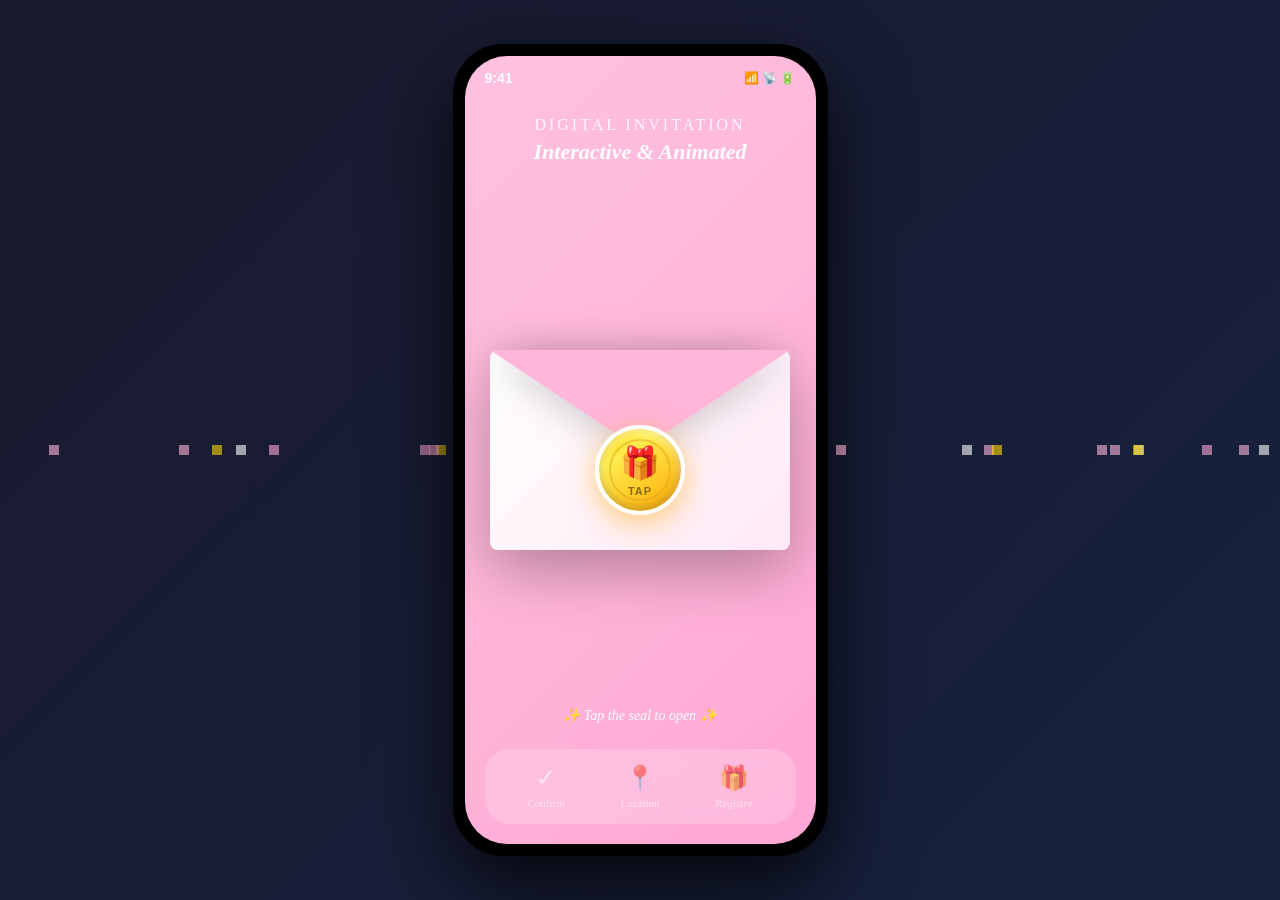
==== index.html @ e22bd7d2 "new initialization" ====
<!DOCTYPE html>
<html lang="en">
	<head>
		<meta charset="UTF-8" />
		<meta name="viewport" content="width=device-width, initial-scale=1.0" />
		<title>Birthday Invitation 🎈</title>
		<style>
			* {
				margin: 0;
				padding: 0;
				box-sizing: border-box;
			}

			body {
				min-height: 100vh;
				display: flex;
				align-items: center;
				justify-content: center;
				background: linear-gradient(135deg, #1a1a2e 0%, #16213e 100%);
				font-family: "Georgia", serif;
				padding: 0;
				overflow: hidden;
			}

			/* Floating confetti */
			.confetti {
				position: absolute;
				width: 10px;
				height: 10px;
				background: #ffb6d9;
				opacity: 0.6;
				animation: fall linear infinite;
			}

			@keyframes fall {
				0% {
					transform: translateY(-100px) rotate(0deg);
					opacity: 1;
				}
				100% {
					transform: translateY(100vh) rotate(360deg);
					opacity: 0;
				}
			}

			/* Mobile container */
			.phone-frame {
				width: 375px;
				height: 812px;
				background: #000;
				border-radius: 50px;
				padding: 12px;
				box-shadow: 0 30px 80px rgba(0, 0, 0, 0.8);
				position: relative;
				overflow: hidden;
			}

			.screen {
				width: 100%;
				height: 100%;
				background: linear-gradient(
					135deg,
					#ffc0e0 0%,
					#ffb6d9 50%,
					#ffa6d5 100%
				);
				border-radius: 42px;
				position: relative;
				overflow: hidden;
			}

			/* Status bar */
			.status-bar {
				position: absolute;
				top: 0;
				left: 0;
				right: 0;
				height: 44px;
				display: flex;
				justify-content: space-between;
				align-items: center;
				padding: 0 20px;
				color: #fff;
				font-size: 14px;
				z-index: 100;
				font-family: -apple-system, sans-serif;
			}

			.time {
				font-weight: 600;
			}

			.status-icons {
				display: flex;
				gap: 5px;
				font-size: 12px;
			}

			/* Header text */
			.header-text {
				position: absolute;
				top: 60px;
				left: 0;
				right: 0;
				text-align: center;
				color: white;
				z-index: 10;
				animation: fadeInDown 1s ease;
			}

			.invite-label {
				font-size: 16px;
				letter-spacing: 3px;
				text-transform: uppercase;
				font-weight: 300;
				margin-bottom: 5px;
				opacity: 0.9;
			}

			.invite-title {
				font-size: 22px;
				font-weight: 600;
				font-style: italic;
			}

			@keyframes fadeInDown {
				from {
					opacity: 0;
					transform: translateY(-20px);
				}
				to {
					opacity: 1;
					transform: translateY(0);
				}
			}

			/* Envelope */
			.envelope-container {
				position: absolute;
				top: 50%;
				left: 50%;
				transform: translate(-50%, -50%);
				width: 300px;
				height: 200px;
				perspective: 1000px;
			}

			.envelope {
				width: 100%;
				height: 100%;
				position: relative;
				transform-style: preserve-3d;
				animation: floatEnvelope 3s ease-in-out infinite;
			}

			@keyframes floatEnvelope {
				0%,
				100% {
					transform: translateY(0px) rotateX(5deg);
				}
				50% {
					transform: translateY(-10px) rotateX(5deg);
				}
			}

			/* Envelope back */
			.envelope-back {
				position: absolute;
				width: 100%;
				height: 100%;
				background: linear-gradient(135deg, #fff 0%, #ffe9f5 100%);
				border-radius: 8px;
				box-shadow: 0 20px 60px rgba(0, 0, 0, 0.3);
			}

			/* Envelope flap */
			.envelope-flap {
				position: absolute;
				width: 100%;
				height: 100%;
				top: 0;
				left: 0;
				transform-origin: top center;
				transition: transform 1.2s cubic-bezier(0.68, -0.55, 0.265, 1.55);
			}

			.envelope-flap::before {
				content: "";
				position: absolute;
				width: 0;
				height: 0;
				border-left: 150px solid transparent;
				border-right: 150px solid transparent;
				border-top: 100px solid #ffb6d9;
				filter: drop-shadow(0 5px 20px rgba(0, 0, 0, 0.2));
			}

			/* Wax seal */
			.seal {
				position: absolute;
				top: 75px;
				left: 50%;
				transform: translateX(-50%);
				width: 90px;
				height: 90px;
				border-radius: 50%;
				background: linear-gradient(
					145deg,
					#ffd700 0%,
					#ffed4e 30%,
					#ffa500 100%
				);
				border: 4px solid #fff;
				box-shadow: 0 8px 30px rgba(255, 165, 0, 0.5),
					inset 0 -4px 10px rgba(0, 0, 0, 0.2),
					inset 0 4px 10px rgba(255, 255, 255, 0.5);
				cursor: pointer;
				transition: all 0.3s ease;
				z-index: 10;
				animation: sealPulse 2s ease-in-out infinite;
			}

			@keyframes sealPulse {
				0%,
				100% {
					transform: translateX(-50%) scale(1);
					box-shadow: 0 8px 30px rgba(255, 165, 0, 0.5),
						inset 0 -4px 10px rgba(0, 0, 0, 0.2),
						inset 0 4px 10px rgba(255, 255, 255, 0.5);
				}
				50% {
					transform: translateX(-50%) scale(1.05);
					box-shadow: 0 12px 40px rgba(255, 165, 0, 0.7),
						inset 0 -4px 10px rgba(0, 0, 0, 0.2),
						inset 0 4px 10px rgba(255, 255, 255, 0.5);
				}
			}

			.seal-inner {
				position: absolute;
				inset: 10px;
				border-radius: 50%;
				border: 2px solid rgba(218, 165, 32, 0.5);
				display: flex;
				flex-direction: column;
				align-items: center;
				justify-content: center;
			}

			.seal-icon {
				font-size: 32px;
				margin-bottom: 3px;
				animation: bounce 1.5s ease-in-out infinite;
			}

			@keyframes bounce {
				0%,
				100% {
					transform: translateY(0);
				}
				50% {
					transform: translateY(-5px);
				}
			}

			.seal-text {
				font-size: 11px;
				font-weight: 700;
				color: #8b6914;
				text-transform: uppercase;
				letter-spacing: 1px;
			}

			/* Tap instruction */
			.tap-hint {
				position: absolute;
				bottom: 120px;
				left: 0;
				right: 0;
				text-align: center;
				color: white;
				font-size: 14px;
				font-style: italic;
				animation: fadeInUp 1s ease 0.5s both,
					pulse 2s ease-in-out 1.5s infinite;
			}

			@keyframes fadeInUp {
				from {
					opacity: 0;
					transform: translateY(20px);
				}
				to {
					opacity: 1;
					transform: translateY(0);
				}
			}

			@keyframes pulse {
				0%,
				100% {
					opacity: 0.7;
				}
				50% {
					opacity: 1;
				}
			}

			/* Bottom navigation */
			.bottom-nav {
				position: absolute;
				bottom: 20px;
				left: 20px;
				right: 20px;
				display: flex;
				justify-content: space-around;
				align-items: center;
				padding: 15px;
				background: rgba(255, 255, 255, 0.2);
				backdrop-filter: blur(10px);
				border-radius: 25px;
				animation: fadeInUp 1s ease 0.8s both;
			}

			.nav-item {
				display: flex;
				flex-direction: column;
				align-items: center;
				gap: 5px;
				color: white;
				font-size: 11px;
				opacity: 0.6;
			}

			.nav-icon {
				font-size: 24px;
			}

			/* Card content (hidden initially) */
			.card-content {
				position: absolute;
				top: 80px;
				left: 20px;
				right: 20px;
				bottom: 100px;
				background: white;
				border-radius: 30px;
				padding: 30px 25px;
				opacity: 0;
				transform: translateY(30px) scale(0.8);
				transition: all 1s cubic-bezier(0.34, 1.56, 0.64, 1);
				pointer-events: none;
				overflow-y: auto;
				box-shadow: 0 20px 60px rgba(0, 0, 0, 0.2);
			}

			.card-header {
				text-align: center;
				margin-bottom: 25px;
			}

			.card-emoji {
				font-size: 60px;
				margin-bottom: 15px;
				animation: spin 3s linear infinite;
			}

			@keyframes spin {
				from {
					transform: rotate(0deg);
				}
				to {
					transform: rotate(360deg);
				}
			}

			.card-title-small {
				font-size: 14px;
				color: #ffb6d9;
				letter-spacing: 2px;
				text-transform: uppercase;
				margin-bottom: 8px;
			}

			.card-title-main {
				font-size: 28px;
				color: #d4a5c4;
				font-style: italic;
				margin-bottom: 5px;
			}

			.card-subtitle {
				font-size: 18px;
				color: #7d6b7d;
				font-weight: 600;
				margin-top: 10px;
			}

			.details-box {
				background: linear-gradient(135deg, #fff5fa 0%, #fff 100%);
				padding: 20px;
				border-radius: 20px;
				margin: 20px 0;
				border: 2px solid #ffe4f1;
			}

			.detail-item {
				display: flex;
				margin: 10px 0;
				color: #7d6b7d;
			}

			.detail-label {
				font-weight: 600;
				min-width: 70px;
				color: #d4a5c4;
			}

			.message-text {
				text-align: center;
				color: #7d6b7d;
				line-height: 1.6;
				margin: 20px 0;
				font-size: 14px;
			}

			.button-group {
				display: flex;
				gap: 10px;
				margin-top: 20px;
			}

			.btn {
				flex: 1;
				padding: 12px;
				border: none;
				border-radius: 15px;
				font-weight: 600;
				cursor: pointer;
				font-size: 13px;
				transition: transform 0.2s;
			}

			.btn:active {
				transform: scale(0.95);
			}

			.btn-primary {
				background: linear-gradient(135deg, #ffb6d9 0%, #ffa6d5 100%);
				color: white;
				box-shadow: 0 8px 20px rgba(255, 166, 213, 0.4);
			}

			.btn-secondary {
				background: white;
				color: #ffb6d9;
				border: 2px solid #ffb6d9;
			}

			/* Opened state */
			.opened .envelope-flap {
				transform: rotateX(-180deg);
			}

			.opened .seal {
				animation: breakSeal 0.6s ease forwards;
			}

			@keyframes breakSeal {
				0% {
					transform: translateX(-50%) scale(1) rotate(0deg);
					opacity: 1;
				}
				100% {
					transform: translateX(-50%) scale(0) rotate(180deg);
					opacity: 0;
				}
			}

			.opened .envelope {
				animation: shrinkEnvelope 0.8s ease 0.4s forwards;
			}

			@keyframes shrinkEnvelope {
				to {
					transform: scale(0.3) translateY(-150px);
					opacity: 0;
				}
			}

			.opened .header-text {
				animation: slideUp 0.6s ease 0.4s forwards;
			}

			@keyframes slideUp {
				to {
					transform: translateY(-100px);
					opacity: 0;
				}
			}

			.opened .tap-hint {
				animation: fadeOut 0.4s ease forwards;
			}

			@keyframes fadeOut {
				to {
					opacity: 0;
					transform: translateY(-20px);
				}
			}

			.opened .card-content {
				opacity: 1;
				transform: translateY(0) scale(1);
				pointer-events: all;
				animation: cardReveal 0.8s ease 0.8s both;
			}

			@keyframes cardReveal {
				from {
					opacity: 0;
					transform: translateY(30px) scale(0.8);
				}
				to {
					opacity: 1;
					transform: translateY(0) scale(1);
				}
			}

			/* Sparkle effects */
			.sparkle {
				position: absolute;
				font-size: 20px;
				pointer-events: none;
				animation: sparkleFloat 1s ease-out forwards;
			}

			@keyframes sparkleFloat {
				0% {
					opacity: 0;
					transform: translate(0, 0) scale(0) rotate(0deg);
				}
				50% {
					opacity: 1;
				}
				100% {
					opacity: 0;
					transform: translate(var(--tx), var(--ty)) scale(1.5) rotate(180deg);
				}
			}
		</style>
	</head>
	<body>
		<!-- Confetti background -->
		<script>
			for (let i = 0; i < 30; i++) {
				const confetti = document.createElement("div");
				confetti.className = "confetti";
				confetti.style.left = Math.random() * 100 + "%";
				confetti.style.animationDuration = Math.random() * 3 + 2 + "s";
				confetti.style.animationDelay = Math.random() * 5 + "s";
				confetti.style.background = ["#ffb6d9", "#ffa6d5", "#ffd700", "#fff"][
					Math.floor(Math.random() * 4)
				];
				document.body.appendChild(confetti);
			}
		</script>

		<div class="phone-frame">
			<div class="screen" id="screen">
				<!-- Status bar -->
				<div class="status-bar">
					<div class="time">9:41</div>
					<div class="status-icons">📶 📡 🔋</div>
				</div>

				<!-- Header -->
				<div class="header-text">
					<div class="invite-label">Digital Invitation</div>
					<div class="invite-title">Interactive & Animated</div>
				</div>

				<!-- Envelope -->
				<div class="envelope-container">
					<div class="envelope">
						<div class="envelope-back"></div>
						<div class="envelope-flap"></div>
						<button class="seal" id="sealBtn" aria-label="Open invitation">
							<div class="seal-inner">
								<div class="seal-icon">🎁</div>
								<div class="seal-text">Tap</div>
							</div>
						</button>
					</div>
				</div>

				<!-- Tap hint -->
				<div class="tap-hint">✨ Tap the seal to open ✨</div>

				<!-- Card content -->
				<div class="card-content">
					<div class="card-header">
						<div class="card-emoji">🐘</div>
						<div class="card-title-small">Our Little Girl</div>
						<h1 class="card-title-main">Is Turning One!</h1>
						<h2 class="card-subtitle">Emilia's 1st Birthday</h2>
					</div>

					<div class="details-box">
						<div class="detail-item">
							<span class="detail-label">📅 Date:</span>
							<span>Saturday, February 26th</span>
						</div>
						<div class="detail-item">
							<span class="detail-label">🕐 Time:</span>
							<span>1:30 PM</span>
						</div>
						<div class="detail-item">
							<span class="detail-label">📍 Venue:</span>
							<span>Robertsons House</span>
						</div>
					</div>

					<p class="message-text">
						Join us for cake, games, and magical moments as we celebrate this
						special milestone! 🎂🎈
					</p>

					<div class="button-group">
						<button
							class="btn btn-primary"
							onclick="window.location.href='mailto:olivia@gmail.com?subject=RSVP'"
						>
							💌 RSVP
						</button>
						<button
							class="btn btn-secondary"
							onclick="window.open('https://maps.google.com', '_blank')"
						>
							📍 Map
						</button>
					</div>
				</div>

				<!-- Bottom navigation -->
				<div class="bottom-nav">
					<div class="nav-item">
						<div class="nav-icon">✓</div>
						<div>Confirm</div>
					</div>
					<div class="nav-item">
						<div class="nav-icon">📍</div>
						<div>Location</div>
					</div>
					<div class="nav-item">
						<div class="nav-icon">🎁</div>
						<div>Registry</div>
					</div>
				</div>
			</div>
		</div>

		<script>
			const screen = document.getElementById("screen");
			const sealBtn = document.getElementById("sealBtn");

			function createSparkles(event) {
				const rect = sealBtn.getBoundingClientRect();
				const x = rect.left + rect.width / 2;
				const y = rect.top + rect.height / 2;

				const sparkles = ["✨", "⭐", "💫", "🌟", "💖", "🎀"];

				for (let i = 0; i < 12; i++) {
					const sparkle = document.createElement("div");
					sparkle.className = "sparkle";
					sparkle.textContent =
						sparkles[Math.floor(Math.random() * sparkles.length)];
					sparkle.style.left = x + "px";
					sparkle.style.top = y + "px";

					const angle = (Math.PI * 2 * i) / 12;
					const distance = 60 + Math.random() * 40;
					sparkle.style.setProperty("--tx", Math.cos(angle) * distance + "px");
					sparkle.style.setProperty("--ty", Math.sin(angle) * distance + "px");

					document.body.appendChild(sparkle);

					setTimeout(() => sparkle.remove(), 1000);
				}
			}

			sealBtn.addEventListener(
				"click",
				function (e) {
					createSparkles(e);

					setTimeout(() => {
						screen.classList.add("opened");
					}, 200);
				},
				{ once: true }
			);

			// Keyboard support
			sealBtn.addEventListener("keydown", function (e) {
				if (e.key === "Enter" || e.key === " ") {
					e.preventDefault();
					sealBtn.click();
				}
			});
		</script>
	</body>
</html>
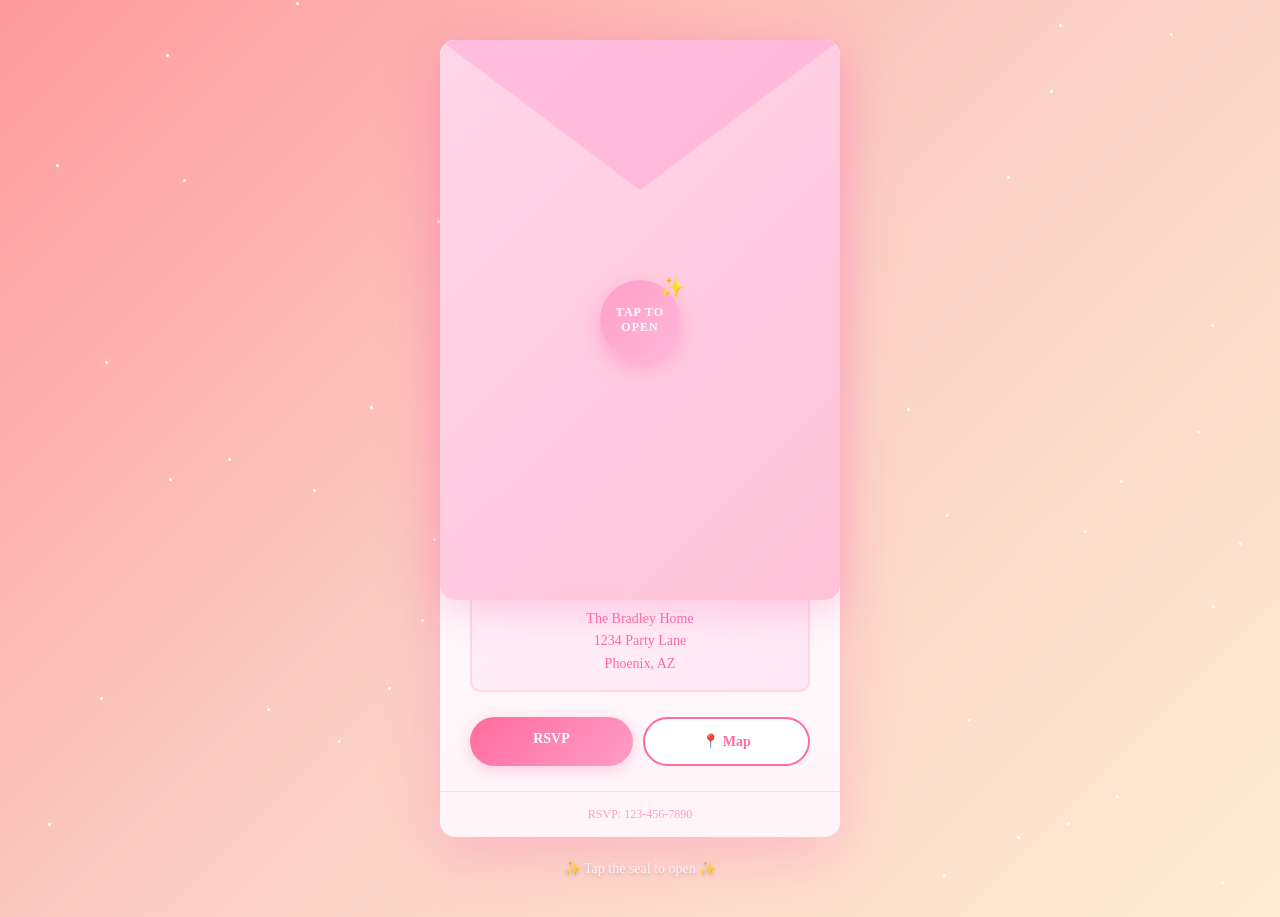
==== commit 5cb8b731: "new index" ====
--- a/index.html
+++ b/index.html
@@ -3,713 +3,124 @@
 	<head>
 		<meta charset="UTF-8" />
 		<meta name="viewport" content="width=device-width, initial-scale=1.0" />
-		<title>Birthday Invitation 🎈</title>
-		<style>
-			* {
-				margin: 0;
-				padding: 0;
-				box-sizing: border-box;
-			}
-
-			body {
-				min-height: 100vh;
-				display: flex;
-				align-items: center;
-				justify-content: center;
-				background: linear-gradient(135deg, #1a1a2e 0%, #16213e 100%);
-				font-family: "Georgia", serif;
-				padding: 0;
-				overflow: hidden;
-			}
-
-			/* Floating confetti */
-			.confetti {
-				position: absolute;
-				width: 10px;
-				height: 10px;
-				background: #ffb6d9;
-				opacity: 0.6;
-				animation: fall linear infinite;
-			}
-
-			@keyframes fall {
-				0% {
-					transform: translateY(-100px) rotate(0deg);
-					opacity: 1;
-				}
-				100% {
-					transform: translateY(100vh) rotate(360deg);
-					opacity: 0;
-				}
-			}
-
-			/* Mobile container */
-			.phone-frame {
-				width: 375px;
-				height: 812px;
-				background: #000;
-				border-radius: 50px;
-				padding: 12px;
-				box-shadow: 0 30px 80px rgba(0, 0, 0, 0.8);
-				position: relative;
-				overflow: hidden;
-			}
-
-			.screen {
-				width: 100%;
-				height: 100%;
-				background: linear-gradient(
-					135deg,
-					#ffc0e0 0%,
-					#ffb6d9 50%,
-					#ffa6d5 100%
-				);
-				border-radius: 42px;
-				position: relative;
-				overflow: hidden;
-			}
-
-			/* Status bar */
-			.status-bar {
-				position: absolute;
-				top: 0;
-				left: 0;
-				right: 0;
-				height: 44px;
-				display: flex;
-				justify-content: space-between;
-				align-items: center;
-				padding: 0 20px;
-				color: #fff;
-				font-size: 14px;
-				z-index: 100;
-				font-family: -apple-system, sans-serif;
-			}
-
-			.time {
-				font-weight: 600;
-			}
-
-			.status-icons {
-				display: flex;
-				gap: 5px;
-				font-size: 12px;
-			}
-
-			/* Header text */
-			.header-text {
-				position: absolute;
-				top: 60px;
-				left: 0;
-				right: 0;
-				text-align: center;
-				color: white;
-				z-index: 10;
-				animation: fadeInDown 1s ease;
-			}
-
-			.invite-label {
-				font-size: 16px;
-				letter-spacing: 3px;
-				text-transform: uppercase;
-				font-weight: 300;
-				margin-bottom: 5px;
-				opacity: 0.9;
-			}
-
-			.invite-title {
-				font-size: 22px;
-				font-weight: 600;
-				font-style: italic;
-			}
-
-			@keyframes fadeInDown {
-				from {
-					opacity: 0;
-					transform: translateY(-20px);
-				}
-				to {
-					opacity: 1;
-					transform: translateY(0);
-				}
-			}
-
-			/* Envelope */
-			.envelope-container {
-				position: absolute;
-				top: 50%;
-				left: 50%;
-				transform: translate(-50%, -50%);
-				width: 300px;
-				height: 200px;
-				perspective: 1000px;
-			}
-
-			.envelope {
-				width: 100%;
-				height: 100%;
-				position: relative;
-				transform-style: preserve-3d;
-				animation: floatEnvelope 3s ease-in-out infinite;
-			}
-
-			@keyframes floatEnvelope {
-				0%,
-				100% {
-					transform: translateY(0px) rotateX(5deg);
-				}
-				50% {
-					transform: translateY(-10px) rotateX(5deg);
-				}
-			}
-
-			/* Envelope back */
-			.envelope-back {
-				position: absolute;
-				width: 100%;
-				height: 100%;
-				background: linear-gradient(135deg, #fff 0%, #ffe9f5 100%);
-				border-radius: 8px;
-				box-shadow: 0 20px 60px rgba(0, 0, 0, 0.3);
-			}
-
-			/* Envelope flap */
-			.envelope-flap {
-				position: absolute;
-				width: 100%;
-				height: 100%;
-				top: 0;
-				left: 0;
-				transform-origin: top center;
-				transition: transform 1.2s cubic-bezier(0.68, -0.55, 0.265, 1.55);
-			}
-
-			.envelope-flap::before {
-				content: "";
-				position: absolute;
-				width: 0;
-				height: 0;
-				border-left: 150px solid transparent;
-				border-right: 150px solid transparent;
-				border-top: 100px solid #ffb6d9;
-				filter: drop-shadow(0 5px 20px rgba(0, 0, 0, 0.2));
-			}
-
-			/* Wax seal */
-			.seal {
-				position: absolute;
-				top: 75px;
-				left: 50%;
-				transform: translateX(-50%);
-				width: 90px;
-				height: 90px;
-				border-radius: 50%;
-				background: linear-gradient(
-					145deg,
-					#ffd700 0%,
-					#ffed4e 30%,
-					#ffa500 100%
-				);
-				border: 4px solid #fff;
-				box-shadow: 0 8px 30px rgba(255, 165, 0, 0.5),
-					inset 0 -4px 10px rgba(0, 0, 0, 0.2),
-					inset 0 4px 10px rgba(255, 255, 255, 0.5);
-				cursor: pointer;
-				transition: all 0.3s ease;
-				z-index: 10;
-				animation: sealPulse 2s ease-in-out infinite;
-			}
-
-			@keyframes sealPulse {
-				0%,
-				100% {
-					transform: translateX(-50%) scale(1);
-					box-shadow: 0 8px 30px rgba(255, 165, 0, 0.5),
-						inset 0 -4px 10px rgba(0, 0, 0, 0.2),
-						inset 0 4px 10px rgba(255, 255, 255, 0.5);
-				}
-				50% {
-					transform: translateX(-50%) scale(1.05);
-					box-shadow: 0 12px 40px rgba(255, 165, 0, 0.7),
-						inset 0 -4px 10px rgba(0, 0, 0, 0.2),
-						inset 0 4px 10px rgba(255, 255, 255, 0.5);
-				}
-			}
-
-			.seal-inner {
-				position: absolute;
-				inset: 10px;
-				border-radius: 50%;
-				border: 2px solid rgba(218, 165, 32, 0.5);
-				display: flex;
-				flex-direction: column;
-				align-items: center;
-				justify-content: center;
-			}
-
-			.seal-icon {
-				font-size: 32px;
-				margin-bottom: 3px;
-				animation: bounce 1.5s ease-in-out infinite;
-			}
-
-			@keyframes bounce {
-				0%,
-				100% {
-					transform: translateY(0);
-				}
-				50% {
-					transform: translateY(-5px);
-				}
-			}
-
-			.seal-text {
-				font-size: 11px;
-				font-weight: 700;
-				color: #8b6914;
-				text-transform: uppercase;
-				letter-spacing: 1px;
-			}
-
-			/* Tap instruction */
-			.tap-hint {
-				position: absolute;
-				bottom: 120px;
-				left: 0;
-				right: 0;
-				text-align: center;
-				color: white;
-				font-size: 14px;
-				font-style: italic;
-				animation: fadeInUp 1s ease 0.5s both,
-					pulse 2s ease-in-out 1.5s infinite;
-			}
-
-			@keyframes fadeInUp {
-				from {
-					opacity: 0;
-					transform: translateY(20px);
-				}
-				to {
-					opacity: 1;
-					transform: translateY(0);
-				}
-			}
-
-			@keyframes pulse {
-				0%,
-				100% {
-					opacity: 0.7;
-				}
-				50% {
-					opacity: 1;
-				}
-			}
-
-			/* Bottom navigation */
-			.bottom-nav {
-				position: absolute;
-				bottom: 20px;
-				left: 20px;
-				right: 20px;
-				display: flex;
-				justify-content: space-around;
-				align-items: center;
-				padding: 15px;
-				background: rgba(255, 255, 255, 0.2);
-				backdrop-filter: blur(10px);
-				border-radius: 25px;
-				animation: fadeInUp 1s ease 0.8s both;
-			}
-
-			.nav-item {
-				display: flex;
-				flex-direction: column;
-				align-items: center;
-				gap: 5px;
-				color: white;
-				font-size: 11px;
-				opacity: 0.6;
-			}
-
-			.nav-icon {
-				font-size: 24px;
-			}
-
-			/* Card content (hidden initially) */
-			.card-content {
-				position: absolute;
-				top: 80px;
-				left: 20px;
-				right: 20px;
-				bottom: 100px;
-				background: white;
-				border-radius: 30px;
-				padding: 30px 25px;
-				opacity: 0;
-				transform: translateY(30px) scale(0.8);
-				transition: all 1s cubic-bezier(0.34, 1.56, 0.64, 1);
-				pointer-events: none;
-				overflow-y: auto;
-				box-shadow: 0 20px 60px rgba(0, 0, 0, 0.2);
-			}
-
-			.card-header {
-				text-align: center;
-				margin-bottom: 25px;
-			}
-
-			.card-emoji {
-				font-size: 60px;
-				margin-bottom: 15px;
-				animation: spin 3s linear infinite;
-			}
-
-			@keyframes spin {
-				from {
-					transform: rotate(0deg);
-				}
-				to {
-					transform: rotate(360deg);
-				}
-			}
-
-			.card-title-small {
-				font-size: 14px;
-				color: #ffb6d9;
-				letter-spacing: 2px;
-				text-transform: uppercase;
-				margin-bottom: 8px;
-			}
-
-			.card-title-main {
-				font-size: 28px;
-				color: #d4a5c4;
-				font-style: italic;
-				margin-bottom: 5px;
-			}
-
-			.card-subtitle {
-				font-size: 18px;
-				color: #7d6b7d;
-				font-weight: 600;
-				margin-top: 10px;
-			}
-
-			.details-box {
-				background: linear-gradient(135deg, #fff5fa 0%, #fff 100%);
-				padding: 20px;
-				border-radius: 20px;
-				margin: 20px 0;
-				border: 2px solid #ffe4f1;
-			}
-
-			.detail-item {
-				display: flex;
-				margin: 10px 0;
-				color: #7d6b7d;
-			}
-
-			.detail-label {
-				font-weight: 600;
-				min-width: 70px;
-				color: #d4a5c4;
-			}
-
-			.message-text {
-				text-align: center;
-				color: #7d6b7d;
-				line-height: 1.6;
-				margin: 20px 0;
-				font-size: 14px;
-			}
-
-			.button-group {
-				display: flex;
-				gap: 10px;
-				margin-top: 20px;
-			}
-
-			.btn {
-				flex: 1;
-				padding: 12px;
-				border: none;
-				border-radius: 15px;
-				font-weight: 600;
-				cursor: pointer;
-				font-size: 13px;
-				transition: transform 0.2s;
-			}
-
-			.btn:active {
-				transform: scale(0.95);
-			}
-
-			.btn-primary {
-				background: linear-gradient(135deg, #ffb6d9 0%, #ffa6d5 100%);
-				color: white;
-				box-shadow: 0 8px 20px rgba(255, 166, 213, 0.4);
-			}
-
-			.btn-secondary {
-				background: white;
-				color: #ffb6d9;
-				border: 2px solid #ffb6d9;
-			}
-
-			/* Opened state */
-			.opened .envelope-flap {
-				transform: rotateX(-180deg);
-			}
-
-			.opened .seal {
-				animation: breakSeal 0.6s ease forwards;
-			}
-
-			@keyframes breakSeal {
-				0% {
-					transform: translateX(-50%) scale(1) rotate(0deg);
-					opacity: 1;
-				}
-				100% {
-					transform: translateX(-50%) scale(0) rotate(180deg);
-					opacity: 0;
-				}
-			}
-
-			.opened .envelope {
-				animation: shrinkEnvelope 0.8s ease 0.4s forwards;
-			}
-
-			@keyframes shrinkEnvelope {
-				to {
-					transform: scale(0.3) translateY(-150px);
-					opacity: 0;
-				}
-			}
-
-			.opened .header-text {
-				animation: slideUp 0.6s ease 0.4s forwards;
-			}
-
-			@keyframes slideUp {
-				to {
-					transform: translateY(-100px);
-					opacity: 0;
-				}
-			}
-
-			.opened .tap-hint {
-				animation: fadeOut 0.4s ease forwards;
-			}
-
-			@keyframes fadeOut {
-				to {
-					opacity: 0;
-					transform: translateY(-20px);
-				}
-			}
-
-			.opened .card-content {
-				opacity: 1;
-				transform: translateY(0) scale(1);
-				pointer-events: all;
-				animation: cardReveal 0.8s ease 0.8s both;
-			}
-
-			@keyframes cardReveal {
-				from {
-					opacity: 0;
-					transform: translateY(30px) scale(0.8);
-				}
-				to {
-					opacity: 1;
-					transform: translateY(0) scale(1);
-				}
-			}
-
-			/* Sparkle effects */
-			.sparkle {
-				position: absolute;
-				font-size: 20px;
-				pointer-events: none;
-				animation: sparkleFloat 1s ease-out forwards;
-			}
-
-			@keyframes sparkleFloat {
-				0% {
-					opacity: 0;
-					transform: translate(0, 0) scale(0) rotate(0deg);
-				}
-				50% {
-					opacity: 1;
-				}
-				100% {
-					opacity: 0;
-					transform: translate(var(--tx), var(--ty)) scale(1.5) rotate(180deg);
-				}
-			}
-		</style>
+		<title>Harper's Birthday Invitation</title>
+		<link rel="stylesheet" href="claude.css" />
 	</head>
 	<body>
-		<!-- Confetti background -->
-		<script>
-			for (let i = 0; i < 30; i++) {
-				const confetti = document.createElement("div");
-				confetti.className = "confetti";
-				confetti.style.left = Math.random() * 100 + "%";
-				confetti.style.animationDuration = Math.random() * 3 + 2 + "s";
-				confetti.style.animationDelay = Math.random() * 5 + "s";
-				confetti.style.background = ["#ffb6d9", "#ffa6d5", "#ffd700", "#fff"][
-					Math.floor(Math.random() * 4)
-				];
-				document.body.appendChild(confetti);
-			}
-		</script>
+		<!-- Background floating clouds -->
+		<div class="bg-clouds">
+			<div class="bg-cloud"></div>
+			<div class="bg-cloud"></div>
+			<div class="bg-cloud"></div>
+			<div class="bg-cloud"></div>
+		</div>
 
-		<div class="phone-frame">
-			<div class="screen" id="screen">
-				<!-- Status bar -->
-				<div class="status-bar">
-					<div class="time">9:41</div>
-					<div class="status-icons">📶 📡 🔋</div>
+		<!-- Sparkles -->
+		<div class="sparkles" id="sparkles"></div>
+
+		<div class="container">
+			<div class="envelope" id="envelope">
+				<div class="envelope-flap"></div>
+				<div class="seal">
+					<div class="seal-text">Tap to<br />Open</div>
+				</div>
+			</div>
+
+			<div class="tap-hint" id="tapHint">✨ Tap the seal to open ✨</div>
+
+			<div class="card">
+				<div class="card-header">
+					<div class="clouds">
+						<div class="cloud"></div>
+						<div class="cloud"></div>
+						<div class="cloud"></div>
+					</div>
+					<div class="dragon-image">
+						<!-- Replace this div with your dragon image -->
+						<!-- To add your image, replace the entire dragon-placeholder div with:
+                         <img src="YOUR_IMAGE_URL_HERE" alt="Dragon" style="width: 100%; height: 100%; object-fit: contain; border-radius: 50%;"> -->
+						<!-- <div class="dragon-placeholder">🐉</div> -->
+						<img
+							src="prettyDragon.jpg"
+							alt="Dragon"
+							style="
+								width: 100%;
+								height: 100%;
+								object-fit: contain;
+								border-radius: 50%;
+							"
+						/>
+					</div>
+					<div class="title">Calling all</div>
+					<div class="main-title">Dragons</div>
+					<div class="subtitle">Join us to celebrate</div>
+					<div class="name">Harper's</div>
+					<div class="subtitle">FIFTH BIRTHDAY!</div>
 				</div>
 
-				<!-- Header -->
-				<div class="header-text">
-					<div class="invite-label">Digital Invitation</div>
-					<div class="invite-title">Interactive & Animated</div>
-				</div>
+				<div class="card-body">
+					<div class="date-container">
+						<div class="date-item">
+							<div class="date-label">Month</div>
+							<div class="date-value">AUGUST</div>
+						</div>
+						<div class="date-divider"></div>
+						<div class="date-item">
+							<div class="date-label">Day</div>
+							<div class="date-value">15</div>
+						</div>
+						<div class="date-divider"></div>
+						<div class="date-item">
+							<div class="date-label">Time</div>
+							<div class="date-value">1 PM</div>
+						</div>
+					</div>
 
-				<!-- Envelope -->
-				<div class="envelope-container">
-					<div class="envelope">
-						<div class="envelope-back"></div>
-						<div class="envelope-flap"></div>
-						<button class="seal" id="sealBtn" aria-label="Open invitation">
-							<div class="seal-inner">
-								<div class="seal-icon">🎁</div>
-								<div class="seal-text">Tap</div>
-							</div>
-						</button>
+					<div class="location">
+						<div class="location-title">Location</div>
+						<div class="location-text">
+							The Bradley Home<br />
+							1234 Party Lane<br />
+							Phoenix, AZ
+						</div>
+					</div>
+
+					<div class="button-container">
+						<a
+							href="sms:123-456-7890?body=I%20will%20be%20attending%20Harper's%20birthday%20party!"
+							class="btn btn-rsvp"
+							>RSVP</a
+						>
+						<a
+							href="https://maps.google.com/?q=1234+Party+Lane+Phoenix+AZ"
+							target="_blank"
+							class="btn btn-map"
+							>📍 Map</a
+						>
 					</div>
 				</div>
 
-				<!-- Tap hint -->
-				<div class="tap-hint">✨ Tap the seal to open ✨</div>
-
-				<!-- Card content -->
-				<div class="card-content">
-					<div class="card-header">
-						<div class="card-emoji">🐘</div>
-						<div class="card-title-small">Our Little Girl</div>
-						<h1 class="card-title-main">Is Turning One!</h1>
-						<h2 class="card-subtitle">Emilia's 1st Birthday</h2>
-					</div>
-
-					<div class="details-box">
-						<div class="detail-item">
-							<span class="detail-label">📅 Date:</span>
-							<span>Saturday, February 26th</span>
-						</div>
-						<div class="detail-item">
-							<span class="detail-label">🕐 Time:</span>
-							<span>1:30 PM</span>
-						</div>
-						<div class="detail-item">
-							<span class="detail-label">📍 Venue:</span>
-							<span>Robertsons House</span>
-						</div>
-					</div>
-
-					<p class="message-text">
-						Join us for cake, games, and magical moments as we celebrate this
-						special milestone! 🎂🎈
-					</p>
-
-					<div class="button-group">
-						<button
-							class="btn btn-primary"
-							onclick="window.location.href='mailto:olivia@gmail.com?subject=RSVP'"
-						>
-							💌 RSVP
-						</button>
-						<button
-							class="btn btn-secondary"
-							onclick="window.open('https://maps.google.com', '_blank')"
-						>
-							📍 Map
-						</button>
-					</div>
-				</div>
-
-				<!-- Bottom navigation -->
-				<div class="bottom-nav">
-					<div class="nav-item">
-						<div class="nav-icon">✓</div>
-						<div>Confirm</div>
-					</div>
-					<div class="nav-item">
-						<div class="nav-icon">📍</div>
-						<div>Location</div>
-					</div>
-					<div class="nav-item">
-						<div class="nav-icon">🎁</div>
-						<div>Registry</div>
-					</div>
-				</div>
+				<div class="footer">RSVP: 123-456-7890</div>
 			</div>
 		</div>
 
 		<script>
-			const screen = document.getElementById("screen");
-			const sealBtn = document.getElementById("sealBtn");
+			// Open envelope
+			const envelope = document.getElementById("envelope");
+			envelope.addEventListener("click", function () {
+				this.classList.add("opened");
+			});
 
-			function createSparkles(event) {
-				const rect = sealBtn.getBoundingClientRect();
-				const x = rect.left + rect.width / 2;
-				const y = rect.top + rect.height / 2;
-
-				const sparkles = ["✨", "⭐", "💫", "🌟", "💖", "🎀"];
-
-				for (let i = 0; i < 12; i++) {
-					const sparkle = document.createElement("div");
-					sparkle.className = "sparkle";
-					sparkle.textContent =
-						sparkles[Math.floor(Math.random() * sparkles.length)];
-					sparkle.style.left = x + "px";
-					sparkle.style.top = y + "px";
-
-					const angle = (Math.PI * 2 * i) / 12;
-					const distance = 60 + Math.random() * 40;
-					sparkle.style.setProperty("--tx", Math.cos(angle) * distance + "px");
-					sparkle.style.setProperty("--ty", Math.sin(angle) * distance + "px");
-
-					document.body.appendChild(sparkle);
-
-					setTimeout(() => sparkle.remove(), 1000);
-				}
+			// Create magical sparkles
+			const sparklesContainer = document.getElementById("sparkles");
+			for (let i = 0; i < 50; i++) {
+				const sparkle = document.createElement("div");
+				sparkle.className = "sparkle";
+				sparkle.style.left = Math.random() * 100 + "%";
+				sparkle.style.top = Math.random() * 100 + "%";
+				sparkle.style.animationDelay = Math.random() * 3 + "s";
+				sparklesContainer.appendChild(sparkle);
 			}
-
-			sealBtn.addEventListener(
-				"click",
-				function (e) {
-					createSparkles(e);
-
-					setTimeout(() => {
-						screen.classList.add("opened");
-					}, 200);
-				},
-				{ once: true }
-			);
-
-			// Keyboard support
-			sealBtn.addEventListener("keydown", function (e) {
-				if (e.key === "Enter" || e.key === " ") {
-					e.preventDefault();
-					sealBtn.click();
-				}
-			});
 		</script>
 	</body>
 </html>
--- a/claude.css
+++ b/claude.css
@@ -0,0 +1,645 @@
+
+			html {
+				/* enable smooth scrolling for anchor/JS scrolls */
+				scroll-behavior: smooth;
+			}
+			* {
+				margin: 0;
+				padding: 0;
+				box-sizing: border-box;
+			}
+
+			body {
+				font-family: "Georgia", serif;
+				display: flex;
+				justify-content: center;
+				/* align to top so page can scroll naturally */
+				align-items: flex-start;
+				min-height: 100vh;
+				background: linear-gradient(
+					135deg,
+					#ff9a9e 0%,
+					#fad0c4 50%,
+					#ffecd2 100%
+				);
+				padding: 20px;
+				/* allow vertical scrolling */
+				overflow-y: auto;
+				padding-top: 40px;
+				padding-bottom: 80px;
+				position: relative;
+			}
+
+			/* Magical floating clouds in background */
+			.bg-clouds {
+				position: fixed;
+				width: 100%;
+				height: 100%;
+				top: 0;
+				left: 0;
+				pointer-events: none;
+				z-index: 0;
+			}
+
+			.bg-cloud {
+				position: absolute;
+				background: rgba(255, 255, 255, 0.6);
+				border-radius: 100px;
+				opacity: 0.7;
+				animation: floatCloud linear infinite;
+			}
+
+			.bg-cloud::before,
+			.bg-cloud::after {
+				content: "";
+				position: absolute;
+				background: rgba(255, 255, 255, 0.6);
+				border-radius: 100px;
+			}
+
+			.bg-cloud:nth-child(1) {
+				width: 100px;
+				height: 40px;
+				top: 10%;
+				left: -100px;
+				animation-duration: 25s;
+			}
+
+			.bg-cloud:nth-child(1)::before {
+				width: 50px;
+				height: 50px;
+				top: -25px;
+				left: 10px;
+			}
+
+			.bg-cloud:nth-child(1)::after {
+				width: 60px;
+				height: 40px;
+				top: -20px;
+				right: 10px;
+			}
+
+			.bg-cloud:nth-child(2) {
+				width: 120px;
+				height: 45px;
+				top: 30%;
+				left: -120px;
+				animation-duration: 30s;
+				animation-delay: 5s;
+			}
+
+			.bg-cloud:nth-child(2)::before {
+				width: 60px;
+				height: 55px;
+				top: -28px;
+				left: 15px;
+			}
+
+			.bg-cloud:nth-child(2)::after {
+				width: 70px;
+				height: 45px;
+				top: -22px;
+				right: 15px;
+			}
+
+			.bg-cloud:nth-child(3) {
+				width: 90px;
+				height: 35px;
+				top: 60%;
+				left: -90px;
+				animation-duration: 28s;
+				animation-delay: 10s;
+			}
+
+			.bg-cloud:nth-child(3)::before {
+				width: 45px;
+				height: 45px;
+				top: -22px;
+				left: 12px;
+			}
+
+			.bg-cloud:nth-child(3)::after {
+				width: 55px;
+				height: 35px;
+				top: -18px;
+				right: 12px;
+			}
+
+			.bg-cloud:nth-child(4) {
+				width: 110px;
+				height: 42px;
+				top: 80%;
+				left: -110px;
+				animation-duration: 32s;
+				animation-delay: 15s;
+			}
+
+			.bg-cloud:nth-child(4)::before {
+				width: 55px;
+				height: 52px;
+				top: -26px;
+				left: 13px;
+			}
+
+			.bg-cloud:nth-child(4)::after {
+				width: 65px;
+				height: 42px;
+				top: -20px;
+				right: 13px;
+			}
+
+			@keyframes floatCloud {
+				0% {
+					left: -150px;
+				}
+				100% {
+					left: calc(100% + 150px);
+				}
+			}
+
+			/* Sparkles */
+			.sparkles {
+				position: fixed;
+				width: 100%;
+				height: 100%;
+				top: 0;
+				left: 0;
+				pointer-events: none;
+				z-index: 1;
+			}
+
+			.sparkle {
+				position: absolute;
+				width: 3px;
+				height: 3px;
+				background: white;
+				border-radius: 50%;
+				animation: twinkle 3s infinite;
+				box-shadow: 0 0 10px rgba(255, 255, 255, 0.8);
+			}
+
+			@keyframes twinkle {
+				0%,
+				100% {
+					opacity: 0;
+					transform: scale(0);
+				}
+				50% {
+					opacity: 1;
+					transform: scale(1);
+				}
+			}
+
+			.container {
+				position: relative;
+				width: 100%;
+				max-width: 400px;
+				perspective: 1500px;
+				z-index: 2;
+			}
+
+			.envelope {
+				position: absolute;
+				width: 100%;
+				height: 560px;
+				top: 0;
+				left: 0;
+				transition: transform 0.8s cubic-bezier(0.4, 0, 0.2, 1);
+				transform-style: preserve-3d;
+				cursor: pointer;
+				z-index: 10;
+			}
+
+			.envelope.opened {
+				transform: translateY(-120%) rotateX(-15deg);
+				pointer-events: none;
+			}
+
+			.seal {
+				position: absolute;
+				width: 80px;
+				height: 80px;
+				background: linear-gradient(135deg, #ff9ec7 0%, #ffb8d9 100%);
+				border-radius: 50%;
+				top: 50%;
+				left: 50%;
+				transform: translate(-50%, -50%);
+				display: flex;
+				align-items: center;
+				justify-content: center;
+				box-shadow: 0 8px 20px rgba(255, 105, 180, 0.4);
+				z-index: 11;
+				transition: transform 0.3s ease;
+			}
+
+			.envelope:hover .seal {
+				transform: translate(-50%, -50%) scale(1.1);
+				box-shadow: 0 8px 30px rgba(255, 105, 180, 0.6);
+			}
+
+			.seal::before {
+				content: "✨";
+				position: absolute;
+				top: -5px;
+				right: -5px;
+				font-size: 20px;
+				animation: sparkleRotate 2s infinite;
+			}
+
+			@keyframes sparkleRotate {
+				0%,
+				100% {
+					transform: rotate(0deg);
+				}
+				50% {
+					transform: rotate(180deg);
+				}
+			}
+
+			.seal-text {
+				color: #fff;
+				font-size: 12px;
+				text-align: center;
+				font-weight: bold;
+				text-transform: uppercase;
+				letter-spacing: 1px;
+			}
+
+			.envelope-flap {
+				width: 100%;
+				height: 100%;
+				background: linear-gradient(135deg, #ffd6e8 0%, #ffc3d8 100%);
+				border-radius: 15px;
+				box-shadow: 0 10px 40px rgba(255, 105, 180, 0.3);
+				position: relative;
+				overflow: hidden;
+			}
+
+			.envelope-flap::before {
+				content: "";
+				position: absolute;
+				top: 0;
+				left: 0;
+				right: 0;
+				height: 200px;
+				background: url('data:image/svg+xml,<svg xmlns="http://www.w3.org/2000/svg" viewBox="0 0 400 200"><path d="M0,0 L200,150 L400,0 Z" fill="%23ffb3d9" opacity="0.7"/></svg>');
+				background-size: cover;
+			}
+
+			.card {
+				width: 100%;
+				background: linear-gradient(180deg, #fff 0%, #fff5f9 100%);
+				border-radius: 15px;
+				box-shadow: 0 20px 60px rgba(255, 105, 180, 0.3);
+				overflow: hidden;
+				transition: transform 0.6s ease;
+				transform: translateY(0);
+			}
+
+			.envelope.opened ~ .card {
+				transform: translateY(-30px);
+			}
+
+			.card-header {
+				background: linear-gradient(180deg, #fff0f8 0%, #ffffff 100%);
+				padding: 30px 20px 20px;
+				text-align: center;
+				position: relative;
+			}
+
+			.clouds {
+				position: absolute;
+				top: 0;
+				left: 0;
+				right: 0;
+				height: 120px;
+				overflow: hidden;
+			}
+
+			.cloud {
+				position: absolute;
+				background: rgba(255, 182, 193, 0.3);
+				border-radius: 100px;
+				animation: floatSlow linear infinite;
+			}
+
+			.cloud::before,
+			.cloud::after {
+				content: "";
+				position: absolute;
+				background: rgba(255, 182, 193, 0.3);
+				border-radius: 100px;
+			}
+
+			.cloud:nth-child(1) {
+				width: 80px;
+				height: 30px;
+				top: 15px;
+				left: 10%;
+				animation-duration: 20s;
+			}
+
+			.cloud:nth-child(1)::before {
+				width: 40px;
+				height: 40px;
+				top: -20px;
+				left: 10px;
+			}
+
+			.cloud:nth-child(1)::after {
+				width: 45px;
+				height: 30px;
+				top: -15px;
+				right: 10px;
+			}
+
+			.cloud:nth-child(2) {
+				width: 70px;
+				height: 28px;
+				top: 40px;
+				right: 15%;
+				animation-duration: 25s;
+				animation-delay: 5s;
+			}
+
+			.cloud:nth-child(2)::before {
+				width: 35px;
+				height: 35px;
+				top: -18px;
+				left: 8px;
+			}
+
+			.cloud:nth-child(2)::after {
+				width: 40px;
+				height: 28px;
+				top: -14px;
+				right: 8px;
+			}
+
+			.cloud:nth-child(3) {
+				width: 60px;
+				height: 25px;
+				top: 70px;
+				left: 25%;
+				animation-duration: 22s;
+				animation-delay: 10s;
+			}
+
+			.cloud:nth-child(3)::before {
+				width: 30px;
+				height: 30px;
+				top: -15px;
+				left: 7px;
+			}
+
+			.cloud:nth-child(3)::after {
+				width: 35px;
+				height: 25px;
+				top: -12px;
+				right: 7px;
+			}
+
+			@keyframes floatSlow {
+				0% {
+					transform: translateX(0);
+				}
+				100% {
+					transform: translateX(calc(100vw));
+				}
+			}
+
+			.dragon-image {
+				width: 140px;
+				height: 140px;
+				margin: 0 auto 15px;
+				position: relative;
+				z-index: 1;
+			}
+
+			.dragon-placeholder {
+				width: 100%;
+				height: 100%;
+				background: linear-gradient(135deg, #ffe0f0 0%, #ffd6e8 100%);
+				border-radius: 50%;
+				display: flex;
+				align-items: center;
+				justify-content: center;
+				font-size: 70px;
+				box-shadow: 0 4px 15px rgba(255, 105, 180, 0.2);
+				animation: gentleFloat 3s ease-in-out infinite;
+			}
+
+			@keyframes gentleFloat {
+				0%,
+				100% {
+					transform: translateY(0px);
+				}
+				50% {
+					transform: translateY(-8px);
+				}
+			}
+
+			.title {
+				font-size: 14px;
+				letter-spacing: 4px;
+				color: #ff9ec7;
+				margin-bottom: 5px;
+				font-weight: normal;
+				text-transform: uppercase;
+			}
+
+			.main-title {
+				font-size: 48px;
+				background: linear-gradient(135deg, #ff6b9d 0%, #ffa4c4 100%);
+				-webkit-background-clip: text;
+				-webkit-text-fill-color: transparent;
+				background-clip: text;
+				font-family: "Brush Script MT", cursive;
+				margin-bottom: 15px;
+				filter: drop-shadow(0 2px 4px rgba(255, 105, 180, 0.2));
+			}
+
+			.subtitle {
+				font-size: 16px;
+				color: #ff6b9d;
+				margin-bottom: 5px;
+			}
+
+			.name {
+				font-size: 32px;
+				background: linear-gradient(135deg, #ff6b9d 0%, #ffa4c4 100%);
+				-webkit-background-clip: text;
+				-webkit-text-fill-color: transparent;
+				background-clip: text;
+				font-weight: bold;
+				letter-spacing: 2px;
+				text-transform: uppercase;
+				margin-bottom: 10px;
+			}
+
+			.card-body {
+				padding: 25px 30px;
+				text-align: center;
+			}
+
+			.date-container {
+				display: flex;
+				justify-content: center;
+				align-items: center;
+				gap: 15px;
+				margin: 20px 0;
+				padding: 15px;
+				background: linear-gradient(135deg, #fff0f8 0%, #ffe8f5 100%);
+				border-radius: 10px;
+				border: 2px solid #ffd6e8;
+			}
+
+			.date-item {
+				flex: 1;
+				text-align: center;
+			}
+
+			.date-label {
+				font-size: 11px;
+				color: #ff9ec7;
+				text-transform: uppercase;
+				letter-spacing: 1px;
+				margin-bottom: 5px;
+				font-weight: bold;
+			}
+
+			.date-value {
+				font-size: 20px;
+				color: #ff6b9d;
+				font-weight: bold;
+			}
+
+			.date-divider {
+				width: 1px;
+				height: 40px;
+				background: linear-gradient(
+					180deg,
+					transparent 0%,
+					#ffc0cb 50%,
+					transparent 100%
+				);
+			}
+
+			.location {
+				margin: 20px 0;
+				padding: 15px;
+				background: linear-gradient(135deg, #fff0f8 0%, #ffe8f5 100%);
+				border-radius: 10px;
+				border: 2px solid #ffd6e8;
+			}
+
+			.location-title {
+				font-size: 12px;
+				color: #ff9ec7;
+				text-transform: uppercase;
+				letter-spacing: 1px;
+				margin-bottom: 8px;
+				font-weight: bold;
+			}
+
+			.location-text {
+				font-size: 14px;
+				color: #ff6b9d;
+				line-height: 1.6;
+			}
+
+			.button-container {
+				display: flex;
+				gap: 10px;
+				margin-top: 25px;
+			}
+
+			.btn {
+				flex: 1;
+				padding: 14px 20px;
+				border: none;
+				border-radius: 25px;
+				font-size: 14px;
+				font-weight: bold;
+				cursor: pointer;
+				transition: all 0.3s ease;
+				text-decoration: none;
+				display: inline-block;
+				text-align: center;
+			}
+
+			.btn-rsvp {
+				background: linear-gradient(135deg, #ff6b9d 0%, #ff9ec7 100%);
+				color: white;
+				box-shadow: 0 4px 15px rgba(255, 105, 180, 0.3);
+			}
+
+			.btn-rsvp:hover {
+				transform: translateY(-2px);
+				box-shadow: 0 6px 20px rgba(255, 105, 180, 0.5);
+			}
+
+			.btn-map {
+				background: white;
+				color: #ff6b9d;
+				border: 2px solid #ff6b9d;
+			}
+
+			.btn-map:hover {
+				background: #ff6b9d;
+				color: white;
+				transform: translateY(-2px);
+				box-shadow: 0 4px 15px rgba(255, 105, 180, 0.3);
+			}
+
+			.footer {
+				padding: 15px;
+				text-align: center;
+				font-size: 12px;
+				color: #ff9ec7;
+				border-top: 1px solid #ffd6e8;
+			}
+
+			@keyframes float {
+				0%,
+				100% {
+					transform: translateY(0px);
+				}
+				50% {
+					transform: translateY(-10px);
+				}
+			}
+
+			.envelope:not(.opened) {
+				animation: float 3s ease-in-out infinite;
+			}
+
+			/* Scroll reveal utility */
+			.reveal {
+				opacity: 0;
+				transform: translateY(18px);
+				transition: opacity 0.6s ease, transform 0.6s ease;
+			}
+
+			.reveal.visible {
+				opacity: 1;
+				transform: translateY(0);
+			}
+
+			.tap-hint {
+				position: absolute;
+				bottom: -40px;
+				left: 50%;
+				transform: translateX(-50%);
+				color: white;
+				font-size: 14px;
+				text-align: center;
+				opacity: 1;
+				transition: opacity 0.3s ease;
+				pointer-events: none;
+				text-shadow: 0 2px 4px rgba(0, 0, 0, 0.2);
+			}
+
+			.envelope.opened ~ .tap-hint {
+				opacity: 0;
+			}
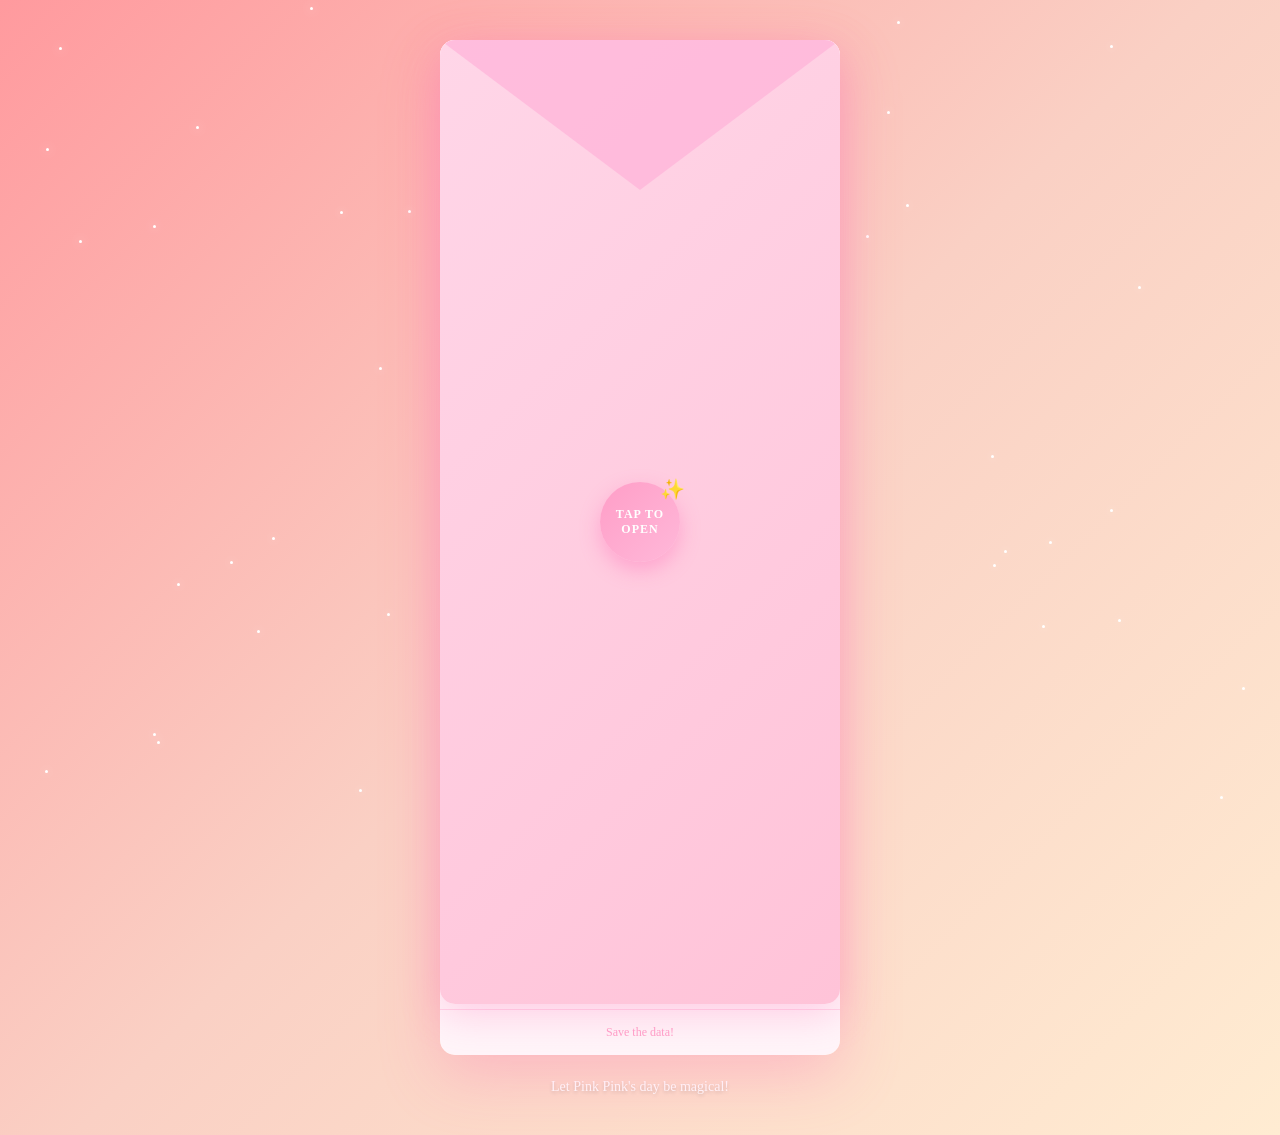
==== commit bd1b9d47: "picture" ====
--- a/index.html
+++ b/index.html
@@ -3,7 +3,7 @@
 	<head>
 		<meta charset="UTF-8" />
 		<meta name="viewport" content="width=device-width, initial-scale=1.0" />
-		<title>Harper's Birthday Invitation</title>
+		<title>Pink Pink's Birthday Invitation</title>
 		<link rel="stylesheet" href="claude.css" />
 	</head>
 	<body>
@@ -26,7 +26,7 @@
 				</div>
 			</div>
 
-			<div class="tap-hint" id="tapHint">✨ Tap the seal to open ✨</div>
+			<div class="tap-hint" id="tapHint">Let Pink Pink's day be magical!</div>
 
 			<div class="card">
 				<div class="card-header">
@@ -36,10 +36,6 @@
 						<div class="cloud"></div>
 					</div>
 					<div class="dragon-image">
-						<!-- Replace this div with your dragon image -->
-						<!-- To add your image, replace the entire dragon-placeholder div with:
-                         <img src="YOUR_IMAGE_URL_HERE" alt="Dragon" style="width: 100%; height: 100%; object-fit: contain; border-radius: 50%;"> -->
-						<!-- <div class="dragon-placeholder">🐉</div> -->
 						<img
 							src="prettyDragon.jpg"
 							alt="Dragon"
@@ -51,48 +47,69 @@
 							"
 						/>
 					</div>
-					<div class="title">Calling all</div>
-					<div class="main-title">Dragons</div>
+					<div class="title">Celebration of</div>
+					<div class="main-title">Dragon</div>
 					<div class="subtitle">Join us to celebrate</div>
-					<div class="name">Harper's</div>
-					<div class="subtitle">FIFTH BIRTHDAY!</div>
+					<div class="name">Pink Pink's</div>
+					<div class="subtitle">FIRST BIRTHDAY!</div>
+				</div>
+
+				<!-- Birthday Photo Section -->
+				<div class="photo-section">
+					<div class="photo-frame-container">
+						<div class="photo-frame">
+							<!-- Replace with actual birthday photo -->
+							<!-- <img src="birthday-photo-1.jpg" alt="Birthday Photo 1"> -->
+							<div class="photo-placeholder">
+								<img src="pink.jpg" alt="Birthday Photo 1" />
+							</div>
+						</div>
+						<div class="photo-frame">
+							<!-- Replace with actual birthday photo -->
+							<!-- <img src="birthday-photo-2.jpg" alt="Birthday Photo 2"> -->
+							<div class="photo-placeholder">
+								<img src="pink2.jpg" alt="Birthday Photo 2" />
+							</div>
+						</div>
+					</div>
+					<div class="photo-caption">Our precious moments 💕</div>
 				</div>
 
 				<div class="card-body">
 					<div class="date-container">
 						<div class="date-item">
 							<div class="date-label">Month</div>
-							<div class="date-value">AUGUST</div>
+							<div class="date-value">December</div>
 						</div>
 						<div class="date-divider"></div>
 						<div class="date-item">
 							<div class="date-label">Day</div>
-							<div class="date-value">15</div>
+							<div class="date-value">25</div>
 						</div>
 						<div class="date-divider"></div>
 						<div class="date-item">
 							<div class="date-label">Time</div>
-							<div class="date-value">1 PM</div>
+							<div class="date-value">6 PM</div>
 						</div>
 					</div>
 
 					<div class="location">
 						<div class="location-title">Location</div>
 						<div class="location-text">
-							The Bradley Home<br />
-							1234 Party Lane<br />
-							Phoenix, AZ
+							Borey Orkide Pochentong<br />
+							N.22<br />
+							St.4
 						</div>
 					</div>
 
 					<div class="button-container">
 						<a
-							href="sms:123-456-7890?body=I%20will%20be%20attending%20Harper's%20birthday%20party!"
+							href="sms:123-456-7890?body=I%20will%20be%20attending%20Pink%20Pink's%20birthday%20party!"
 							class="btn btn-rsvp"
 							>RSVP</a
 						>
 						<a
-							href="https://maps.google.com/?q=1234+Party+Lane+Phoenix+AZ"
+							href="https://maps.google.com/?q=Borey+Orkide+Pochentong+St.4"
 							target="_blank"
 							class="btn btn-map"
 							>📍 Map</a
@@ -100,7 +117,7 @@
 					</div>
 				</div>
 
-				<div class="footer">RSVP: 123-456-7890</div>
+				<div class="footer">Save the data!</div>
 			</div>
 		</div>
 
--- a/claude.css
+++ b/claude.css
@@ -1,645 +1,705 @@
-
-			html {
-				/* enable smooth scrolling for anchor/JS scrolls */
-				scroll-behavior: smooth;
-			}
-			* {
-				margin: 0;
-				padding: 0;
-				box-sizing: border-box;
-			}
-
-			body {
-				font-family: "Georgia", serif;
-				display: flex;
-				justify-content: center;
-				/* align to top so page can scroll naturally */
-				align-items: flex-start;
-				min-height: 100vh;
-				background: linear-gradient(
-					135deg,
-					#ff9a9e 0%,
-					#fad0c4 50%,
-					#ffecd2 100%
-				);
-				padding: 20px;
-				/* allow vertical scrolling */
-				overflow-y: auto;
-				padding-top: 40px;
-				padding-bottom: 80px;
-				position: relative;
-			}
-
-			/* Magical floating clouds in background */
-			.bg-clouds {
-				position: fixed;
-				width: 100%;
-				height: 100%;
-				top: 0;
-				left: 0;
-				pointer-events: none;
-				z-index: 0;
-			}
-
-			.bg-cloud {
-				position: absolute;
-				background: rgba(255, 255, 255, 0.6);
-				border-radius: 100px;
-				opacity: 0.7;
-				animation: floatCloud linear infinite;
-			}
-
-			.bg-cloud::before,
-			.bg-cloud::after {
-				content: "";
-				position: absolute;
-				background: rgba(255, 255, 255, 0.6);
-				border-radius: 100px;
-			}
-
-			.bg-cloud:nth-child(1) {
-				width: 100px;
-				height: 40px;
-				top: 10%;
-				left: -100px;
-				animation-duration: 25s;
-			}
-
-			.bg-cloud:nth-child(1)::before {
-				width: 50px;
-				height: 50px;
-				top: -25px;
-				left: 10px;
-			}
-
-			.bg-cloud:nth-child(1)::after {
-				width: 60px;
-				height: 40px;
-				top: -20px;
-				right: 10px;
-			}
-
-			.bg-cloud:nth-child(2) {
-				width: 120px;
-				height: 45px;
-				top: 30%;
-				left: -120px;
-				animation-duration: 30s;
-				animation-delay: 5s;
-			}
-
-			.bg-cloud:nth-child(2)::before {
-				width: 60px;
-				height: 55px;
-				top: -28px;
-				left: 15px;
-			}
-
-			.bg-cloud:nth-child(2)::after {
-				width: 70px;
-				height: 45px;
-				top: -22px;
-				right: 15px;
-			}
-
-			.bg-cloud:nth-child(3) {
-				width: 90px;
-				height: 35px;
-				top: 60%;
-				left: -90px;
-				animation-duration: 28s;
-				animation-delay: 10s;
-			}
-
-			.bg-cloud:nth-child(3)::before {
-				width: 45px;
-				height: 45px;
-				top: -22px;
-				left: 12px;
-			}
-
-			.bg-cloud:nth-child(3)::after {
-				width: 55px;
-				height: 35px;
-				top: -18px;
-				right: 12px;
-			}
-
-			.bg-cloud:nth-child(4) {
-				width: 110px;
-				height: 42px;
-				top: 80%;
-				left: -110px;
-				animation-duration: 32s;
-				animation-delay: 15s;
-			}
-
-			.bg-cloud:nth-child(4)::before {
-				width: 55px;
-				height: 52px;
-				top: -26px;
-				left: 13px;
-			}
-
-			.bg-cloud:nth-child(4)::after {
-				width: 65px;
-				height: 42px;
-				top: -20px;
-				right: 13px;
-			}
-
-			@keyframes floatCloud {
-				0% {
-					left: -150px;
-				}
-				100% {
-					left: calc(100% + 150px);
-				}
-			}
-
-			/* Sparkles */
-			.sparkles {
-				position: fixed;
-				width: 100%;
-				height: 100%;
-				top: 0;
-				left: 0;
-				pointer-events: none;
-				z-index: 1;
-			}
-
-			.sparkle {
-				position: absolute;
-				width: 3px;
-				height: 3px;
-				background: white;
-				border-radius: 50%;
-				animation: twinkle 3s infinite;
-				box-shadow: 0 0 10px rgba(255, 255, 255, 0.8);
-			}
-
-			@keyframes twinkle {
-				0%,
-				100% {
-					opacity: 0;
-					transform: scale(0);
-				}
-				50% {
-					opacity: 1;
-					transform: scale(1);
-				}
-			}
-
-			.container {
-				position: relative;
-				width: 100%;
-				max-width: 400px;
-				perspective: 1500px;
-				z-index: 2;
-			}
-
-			.envelope {
-				position: absolute;
-				width: 100%;
-				height: 560px;
-				top: 0;
-				left: 0;
-				transition: transform 0.8s cubic-bezier(0.4, 0, 0.2, 1);
-				transform-style: preserve-3d;
-				cursor: pointer;
-				z-index: 10;
-			}
-
-			.envelope.opened {
-				transform: translateY(-120%) rotateX(-15deg);
-				pointer-events: none;
-			}
-
-			.seal {
-				position: absolute;
-				width: 80px;
-				height: 80px;
-				background: linear-gradient(135deg, #ff9ec7 0%, #ffb8d9 100%);
-				border-radius: 50%;
-				top: 50%;
-				left: 50%;
-				transform: translate(-50%, -50%);
-				display: flex;
-				align-items: center;
-				justify-content: center;
-				box-shadow: 0 8px 20px rgba(255, 105, 180, 0.4);
-				z-index: 11;
-				transition: transform 0.3s ease;
-			}
-
-			.envelope:hover .seal {
-				transform: translate(-50%, -50%) scale(1.1);
-				box-shadow: 0 8px 30px rgba(255, 105, 180, 0.6);
-			}
-
-			.seal::before {
-				content: "✨";
-				position: absolute;
-				top: -5px;
-				right: -5px;
-				font-size: 20px;
-				animation: sparkleRotate 2s infinite;
-			}
-
-			@keyframes sparkleRotate {
-				0%,
-				100% {
-					transform: rotate(0deg);
-				}
-				50% {
-					transform: rotate(180deg);
-				}
-			}
-
-			.seal-text {
-				color: #fff;
-				font-size: 12px;
-				text-align: center;
-				font-weight: bold;
-				text-transform: uppercase;
-				letter-spacing: 1px;
-			}
-
-			.envelope-flap {
-				width: 100%;
-				height: 100%;
-				background: linear-gradient(135deg, #ffd6e8 0%, #ffc3d8 100%);
-				border-radius: 15px;
-				box-shadow: 0 10px 40px rgba(255, 105, 180, 0.3);
-				position: relative;
-				overflow: hidden;
-			}
-
-			.envelope-flap::before {
-				content: "";
-				position: absolute;
-				top: 0;
-				left: 0;
-				right: 0;
-				height: 200px;
-				background: url('data:image/svg+xml,<svg xmlns="http://www.w3.org/2000/svg" viewBox="0 0 400 200"><path d="M0,0 L200,150 L400,0 Z" fill="%23ffb3d9" opacity="0.7"/></svg>');
-				background-size: cover;
-			}
-
-			.card {
-				width: 100%;
-				background: linear-gradient(180deg, #fff 0%, #fff5f9 100%);
-				border-radius: 15px;
-				box-shadow: 0 20px 60px rgba(255, 105, 180, 0.3);
-				overflow: hidden;
-				transition: transform 0.6s ease;
-				transform: translateY(0);
-			}
-
-			.envelope.opened ~ .card {
-				transform: translateY(-30px);
-			}
-
-			.card-header {
-				background: linear-gradient(180deg, #fff0f8 0%, #ffffff 100%);
-				padding: 30px 20px 20px;
-				text-align: center;
-				position: relative;
-			}
-
-			.clouds {
-				position: absolute;
-				top: 0;
-				left: 0;
-				right: 0;
-				height: 120px;
-				overflow: hidden;
-			}
-
-			.cloud {
-				position: absolute;
-				background: rgba(255, 182, 193, 0.3);
-				border-radius: 100px;
-				animation: floatSlow linear infinite;
-			}
-
-			.cloud::before,
-			.cloud::after {
-				content: "";
-				position: absolute;
-				background: rgba(255, 182, 193, 0.3);
-				border-radius: 100px;
-			}
-
-			.cloud:nth-child(1) {
-				width: 80px;
-				height: 30px;
-				top: 15px;
-				left: 10%;
-				animation-duration: 20s;
-			}
-
-			.cloud:nth-child(1)::before {
-				width: 40px;
-				height: 40px;
-				top: -20px;
-				left: 10px;
-			}
-
-			.cloud:nth-child(1)::after {
-				width: 45px;
-				height: 30px;
-				top: -15px;
-				right: 10px;
-			}
-
-			.cloud:nth-child(2) {
-				width: 70px;
-				height: 28px;
-				top: 40px;
-				right: 15%;
-				animation-duration: 25s;
-				animation-delay: 5s;
-			}
-
-			.cloud:nth-child(2)::before {
-				width: 35px;
-				height: 35px;
-				top: -18px;
-				left: 8px;
-			}
-
-			.cloud:nth-child(2)::after {
-				width: 40px;
-				height: 28px;
-				top: -14px;
-				right: 8px;
-			}
-
-			.cloud:nth-child(3) {
-				width: 60px;
-				height: 25px;
-				top: 70px;
-				left: 25%;
-				animation-duration: 22s;
-				animation-delay: 10s;
-			}
-
-			.cloud:nth-child(3)::before {
-				width: 30px;
-				height: 30px;
-				top: -15px;
-				left: 7px;
-			}
-
-			.cloud:nth-child(3)::after {
-				width: 35px;
-				height: 25px;
-				top: -12px;
-				right: 7px;
-			}
-
-			@keyframes floatSlow {
-				0% {
-					transform: translateX(0);
-				}
-				100% {
-					transform: translateX(calc(100vw));
-				}
-			}
-
-			.dragon-image {
-				width: 140px;
-				height: 140px;
-				margin: 0 auto 15px;
-				position: relative;
-				z-index: 1;
-			}
-
-			.dragon-placeholder {
-				width: 100%;
-				height: 100%;
-				background: linear-gradient(135deg, #ffe0f0 0%, #ffd6e8 100%);
-				border-radius: 50%;
-				display: flex;
-				align-items: center;
-				justify-content: center;
-				font-size: 70px;
-				box-shadow: 0 4px 15px rgba(255, 105, 180, 0.2);
-				animation: gentleFloat 3s ease-in-out infinite;
-			}
-
-			@keyframes gentleFloat {
-				0%,
-				100% {
-					transform: translateY(0px);
-				}
-				50% {
-					transform: translateY(-8px);
-				}
-			}
-
-			.title {
-				font-size: 14px;
-				letter-spacing: 4px;
-				color: #ff9ec7;
-				margin-bottom: 5px;
-				font-weight: normal;
-				text-transform: uppercase;
-			}
-
-			.main-title {
-				font-size: 48px;
-				background: linear-gradient(135deg, #ff6b9d 0%, #ffa4c4 100%);
-				-webkit-background-clip: text;
-				-webkit-text-fill-color: transparent;
-				background-clip: text;
-				font-family: "Brush Script MT", cursive;
-				margin-bottom: 15px;
-				filter: drop-shadow(0 2px 4px rgba(255, 105, 180, 0.2));
-			}
-
-			.subtitle {
-				font-size: 16px;
-				color: #ff6b9d;
-				margin-bottom: 5px;
-			}
-
-			.name {
-				font-size: 32px;
-				background: linear-gradient(135deg, #ff6b9d 0%, #ffa4c4 100%);
-				-webkit-background-clip: text;
-				-webkit-text-fill-color: transparent;
-				background-clip: text;
-				font-weight: bold;
-				letter-spacing: 2px;
-				text-transform: uppercase;
-				margin-bottom: 10px;
-			}
-
-			.card-body {
-				padding: 25px 30px;
-				text-align: center;
-			}
-
-			.date-container {
-				display: flex;
-				justify-content: center;
-				align-items: center;
-				gap: 15px;
-				margin: 20px 0;
-				padding: 15px;
-				background: linear-gradient(135deg, #fff0f8 0%, #ffe8f5 100%);
-				border-radius: 10px;
-				border: 2px solid #ffd6e8;
-			}
-
-			.date-item {
-				flex: 1;
-				text-align: center;
-			}
-
-			.date-label {
-				font-size: 11px;
-				color: #ff9ec7;
-				text-transform: uppercase;
-				letter-spacing: 1px;
-				margin-bottom: 5px;
-				font-weight: bold;
-			}
-
-			.date-value {
-				font-size: 20px;
-				color: #ff6b9d;
-				font-weight: bold;
-			}
-
-			.date-divider {
-				width: 1px;
-				height: 40px;
-				background: linear-gradient(
-					180deg,
-					transparent 0%,
-					#ffc0cb 50%,
-					transparent 100%
-				);
-			}
-
-			.location {
-				margin: 20px 0;
-				padding: 15px;
-				background: linear-gradient(135deg, #fff0f8 0%, #ffe8f5 100%);
-				border-radius: 10px;
-				border: 2px solid #ffd6e8;
-			}
-
-			.location-title {
-				font-size: 12px;
-				color: #ff9ec7;
-				text-transform: uppercase;
-				letter-spacing: 1px;
-				margin-bottom: 8px;
-				font-weight: bold;
-			}
-
-			.location-text {
-				font-size: 14px;
-				color: #ff6b9d;
-				line-height: 1.6;
-			}
-
-			.button-container {
-				display: flex;
-				gap: 10px;
-				margin-top: 25px;
-			}
-
-			.btn {
-				flex: 1;
-				padding: 14px 20px;
-				border: none;
-				border-radius: 25px;
-				font-size: 14px;
-				font-weight: bold;
-				cursor: pointer;
-				transition: all 0.3s ease;
-				text-decoration: none;
-				display: inline-block;
-				text-align: center;
-			}
-
-			.btn-rsvp {
-				background: linear-gradient(135deg, #ff6b9d 0%, #ff9ec7 100%);
-				color: white;
-				box-shadow: 0 4px 15px rgba(255, 105, 180, 0.3);
-			}
-
-			.btn-rsvp:hover {
-				transform: translateY(-2px);
-				box-shadow: 0 6px 20px rgba(255, 105, 180, 0.5);
-			}
-
-			.btn-map {
-				background: white;
-				color: #ff6b9d;
-				border: 2px solid #ff6b9d;
-			}
-
-			.btn-map:hover {
-				background: #ff6b9d;
-				color: white;
-				transform: translateY(-2px);
-				box-shadow: 0 4px 15px rgba(255, 105, 180, 0.3);
-			}
-
-			.footer {
-				padding: 15px;
-				text-align: center;
-				font-size: 12px;
-				color: #ff9ec7;
-				border-top: 1px solid #ffd6e8;
-			}
-
-			@keyframes float {
-				0%,
-				100% {
-					transform: translateY(0px);
-				}
-				50% {
-					transform: translateY(-10px);
-				}
-			}
-
-			.envelope:not(.opened) {
-				animation: float 3s ease-in-out infinite;
-			}
-
-			/* Scroll reveal utility */
-			.reveal {
-				opacity: 0;
-				transform: translateY(18px);
-				transition: opacity 0.6s ease, transform 0.6s ease;
-			}
-
-			.reveal.visible {
-				opacity: 1;
-				transform: translateY(0);
-			}
-
-			.tap-hint {
-				position: absolute;
-				bottom: -40px;
-				left: 50%;
-				transform: translateX(-50%);
-				color: white;
-				font-size: 14px;
-				text-align: center;
-				opacity: 1;
-				transition: opacity 0.3s ease;
-				pointer-events: none;
-				text-shadow: 0 2px 4px rgba(0, 0, 0, 0.2);
-			}
-
-			.envelope.opened ~ .tap-hint {
-				opacity: 0;
-			}
+    
+        html {
+            scroll-behavior: smooth;
+        }
+        * {
+            margin: 0;
+            padding: 0;
+            box-sizing: border-box;
+        }
+
+        body {
+            font-family: "Georgia", serif;
+            display: flex;
+            justify-content: center;
+            align-items: center;
+            min-height: 100vh;
+            background: linear-gradient(135deg, #ff9a9e 0%, #fad0c4 50%, #ffecd2 100%);
+            padding: 20px;
+            overflow-y: auto;
+            padding-top: 40px;
+            padding-bottom: 80px;
+            position: relative;
+        }
+
+        /* Magical floating clouds in background */
+        .bg-clouds {
+            position: fixed;
+            width: 100%;
+            height: 100%;
+            top: 0;
+            left: 0;
+            pointer-events: none;
+            z-index: 0;
+        }
+
+        .bg-cloud {
+            position: absolute;
+            background: rgba(255, 255, 255, 0.6);
+            border-radius: 100px;
+            opacity: 0.7;
+            animation: floatCloud linear infinite;
+        }
+
+        .bg-cloud::before,
+        .bg-cloud::after {
+            content: "";
+            position: absolute;
+            background: rgba(255, 255, 255, 0.6);
+            border-radius: 100px;
+        }
+
+        .bg-cloud:nth-child(1) {
+            width: 100px;
+            height: 40px;
+            top: 10%;
+            left: -100px;
+            animation-duration: 25s;
+        }
+
+        .bg-cloud:nth-child(1)::before {
+            width: 50px;
+            height: 50px;
+            top: -25px;
+            left: 10px;
+        }
+
+        .bg-cloud:nth-child(1)::after {
+            width: 60px;
+            height: 40px;
+            top: -20px;
+            right: 10px;
+        }
+
+        .bg-cloud:nth-child(2) {
+            width: 120px;
+            height: 45px;
+            top: 30%;
+            left: -120px;
+            animation-duration: 30s;
+            animation-delay: 5s;
+        }
+
+        .bg-cloud:nth-child(2)::before {
+            width: 60px;
+            height: 55px;
+            top: -28px;
+            left: 15px;
+        }
+
+        .bg-cloud:nth-child(2)::after {
+            width: 70px;
+            height: 45px;
+            top: -22px;
+            right: 15px;
+        }
+
+        .bg-cloud:nth-child(3) {
+            width: 90px;
+            height: 35px;
+            top: 60%;
+            left: -90px;
+            animation-duration: 28s;
+            animation-delay: 10s;
+        }
+
+        .bg-cloud:nth-child(3)::before {
+            width: 45px;
+            height: 45px;
+            top: -22px;
+            left: 12px;
+        }
+
+        .bg-cloud:nth-child(3)::after {
+            width: 55px;
+            height: 35px;
+            top: -18px;
+            right: 12px;
+        }
+
+        .bg-cloud:nth-child(4) {
+            width: 110px;
+            height: 42px;
+            top: 80%;
+            left: -110px;
+            animation-duration: 32s;
+            animation-delay: 15s;
+        }
+
+        .bg-cloud:nth-child(4)::before {
+            width: 55px;
+            height: 52px;
+            top: -26px;
+            left: 13px;
+        }
+
+        .bg-cloud:nth-child(4)::after {
+            width: 65px;
+            height: 42px;
+            top: -20px;
+            right: 13px;
+        }
+
+        @keyframes floatCloud {
+            0% {
+                left: -150px;
+            }
+            100% {
+                left: calc(100% + 150px);
+            }
+        }
+
+        /* Sparkles */
+        .sparkles {
+            position: fixed;
+            width: 100%;
+            height: 100%;
+            top: 0;
+            left: 0;
+            pointer-events: none;
+            z-index: 1;
+        }
+
+        .sparkle {
+            position: absolute;
+            width: 3px;
+            height: 3px;
+            background: white;
+            border-radius: 50%;
+            animation: twinkle 3s infinite;
+            box-shadow: 0 0 10px rgba(255, 255, 255, 0.8);
+        }
+
+        @keyframes twinkle {
+            0%, 100% {
+                opacity: 0;
+                transform: scale(0);
+            }
+            50% {
+                opacity: 1;
+                transform: scale(1);
+            }
+        }
+
+        .container {
+            position: relative;
+            width: 100%;
+            max-width: 400px;
+            perspective: 1500px;
+            z-index: 2;
+        }
+
+        .envelope {
+            position: absolute;
+            width: 100%;
+            height: 95%;
+            top: 0;
+            left: 0;
+            transition: transform 0.8s cubic-bezier(0.4, 0, 0.2, 1);
+            transform-style: preserve-3d;
+            cursor: pointer;
+            z-index: 10;
+        }
+
+        .envelope.opened {
+            transform: translateY(-120%) rotateX(-15deg);
+            pointer-events: none;
+        }
+
+        .seal {
+            position: absolute;
+            width: 80px;
+            height: 80px;
+            background: linear-gradient(135deg, #ff9ec7 0%, #ffb8d9 100%);
+            border-radius: 50%;
+            top: 50%;
+            left: 50%;
+            transform: translate(-50%, -50%);
+            display: flex;
+            align-items: center;
+            justify-content: center;
+            box-shadow: 0 8px 20px rgba(255, 105, 180, 0.4);
+            z-index: 11;
+            transition: transform 0.3s ease;
+        }
+
+        .envelope:hover .seal {
+            transform: translate(-50%, -50%) scale(1.1);
+            box-shadow: 0 8px 30px rgba(255, 105, 180, 0.6);
+        }
+
+        .seal::before {
+            content: "✨";
+            position: absolute;
+            top: -5px;
+            right: -5px;
+            font-size: 20px;
+            animation: sparkleRotate 2s infinite;
+        }
+
+        @keyframes sparkleRotate {
+            0%, 100% {
+                transform: rotate(0deg);
+            }
+            50% {
+                transform: rotate(180deg);
+            }
+        }
+
+        .seal-text {
+            color: #fff;
+            font-size: 12px;
+            text-align: center;
+            font-weight: bold;
+            text-transform: uppercase;
+            letter-spacing: 1px;
+        }
+
+        .envelope-flap {
+            width: 100%;
+            height: 100%;
+            background: linear-gradient(135deg, #ffd6e8 0%, #ffc3d8 100%);
+            border-radius: 15px;
+            box-shadow: 0 10px 40px rgba(255, 105, 180, 0.3);
+            position: relative;
+            overflow: hidden;
+        }
+
+        .envelope-flap::before {
+            content: "";
+            position: absolute;
+            top: 0;
+            left: 0;
+            right: 0;
+            height: 200px;
+            background: url('data:image/svg+xml,<svg xmlns="http://www.w3.org/2000/svg" viewBox="0 0 400 200"><path d="M0,0 L200,150 L400,0 Z" fill="%23ffb3d9" opacity="0.7"/></svg>');
+            background-size: cover;
+        }
+
+        .card {
+            width: 100%;
+            background: linear-gradient(180deg, #fff 0%, #fff5f9 100%);
+            border-radius: 15px;
+            box-shadow: 0 20px 60px rgba(255, 105, 180, 0.3);
+            overflow: hidden;
+            transition: transform 0.6s ease;
+            transform: translateY(0);
+        }
+
+        .envelope.opened ~ .card {
+            transform: translateY(-30px);
+        }
+
+        .card-header {
+            background: linear-gradient(180deg, #fff0f8 0%, #ffffff 100%);
+            padding: 30px 20px 20px;
+            text-align: center;
+            position: relative;
+        }
+
+        .clouds {
+            position: absolute;
+            top: 0;
+            left: 0;
+            right: 0;
+            height: 120px;
+            overflow: hidden;
+        }
+
+        .cloud {
+            position: absolute;
+            background: rgba(255, 182, 193, 0.3);
+            border-radius: 100px;
+            animation: floatSlow linear infinite;
+        }
+
+        .cloud::before,
+        .cloud::after {
+            content: "";
+            position: absolute;
+            background: rgba(255, 182, 193, 0.3);
+            border-radius: 100px;
+        }
+
+        .cloud:nth-child(1) {
+            width: 80px;
+            height: 30px;
+            top: 15px;
+            left: 10%;
+            animation-duration: 20s;
+        }
+
+        .cloud:nth-child(1)::before {
+            width: 40px;
+            height: 40px;
+            top: -20px;
+            left: 10px;
+        }
+
+        .cloud:nth-child(1)::after {
+            width: 45px;
+            height: 30px;
+            top: -15px;
+            right: 10px;
+        }
+
+        .cloud:nth-child(2) {
+            width: 70px;
+            height: 28px;
+            top: 40px;
+            right: 15%;
+            animation-duration: 25s;
+            animation-delay: 5s;
+        }
+
+        .cloud:nth-child(2)::before {
+            width: 35px;
+            height: 35px;
+            top: -18px;
+            left: 8px;
+        }
+
+        .cloud:nth-child(2)::after {
+            width: 40px;
+            height: 28px;
+            top: -14px;
+            right: 8px;
+        }
+
+        .cloud:nth-child(3) {
+            width: 60px;
+            height: 25px;
+            top: 70px;
+            left: 25%;
+            animation-duration: 22s;
+            animation-delay: 10s;
+        }
+
+        .cloud:nth-child(3)::before {
+            width: 30px;
+            height: 30px;
+            top: -15px;
+            left: 7px;
+        }
+
+        .cloud:nth-child(3)::after {
+            width: 35px;
+            height: 25px;
+            top: -12px;
+            right: 7px;
+        }
+
+        @keyframes floatSlow {
+            0% {
+                transform: translateX(0);
+            }
+            100% {
+                transform: translateX(calc(100vw));
+            }
+        }
+
+        .dragon-image {
+            width: 140px;
+            height: 140px;
+            margin: 0 auto 15px;
+            position: relative;
+            z-index: 1;
+        }
+
+        .dragon-placeholder {
+            width: 100%;
+            height: 100%;
+            background: linear-gradient(135deg, #ffe0f0 0%, #ffd6e8 100%);
+            border-radius: 50%;
+            display: flex;
+            align-items: center;
+            justify-content: center;
+            font-size: 70px;
+            box-shadow: 0 4px 15px rgba(255, 105, 180, 0.2);
+            animation: gentleFloat 3s ease-in-out infinite;
+        }
+
+        .dragon-image img {
+            animation: gentleFloat 3s ease-in-out infinite;
+        }
+
+        @keyframes gentleFloat {
+            0%, 100% {
+                transform: translateY(0px);
+            }
+            50% {
+                transform: translateY(-8px);
+            }
+        }
+
+        .title {
+            font-size: 14px;
+            letter-spacing: 4px;
+            color: #ff9ec7;
+            margin-bottom: 5px;
+            font-weight: normal;
+            text-transform: uppercase;
+        }
+
+        .main-title {
+            font-size: 48px;
+            background: linear-gradient(135deg, #ff6b9d 0%, #ffa4c4 100%);
+            -webkit-background-clip: text;
+            -webkit-text-fill-color: transparent;
+            background-clip: text;
+            font-family: "Brush Script MT", cursive;
+            margin-bottom: 15px;
+            filter: drop-shadow(0 2px 4px rgba(255, 105, 180, 0.2));
+        }
+
+        .subtitle {
+            font-size: 16px;
+            color: #ff6b9d;
+            margin-bottom: 5px;
+        }
+
+        .name {
+            font-size: 32px;
+            background: linear-gradient(135deg, #ff6b9d 0%, #ffa4c4 100%);
+            -webkit-background-clip: text;
+            -webkit-text-fill-color: transparent;
+            background-clip: text;
+            font-weight: bold;
+            letter-spacing: 2px;
+            text-transform: uppercase;
+            margin-bottom: 10px;
+        }
+
+        .card-body {
+            padding: 25px 30px;
+            text-align: center;
+        }
+
+        /* Birthday Photo Frame Section */
+        .photo-section {
+            padding: 20px 30px 10px;
+            text-align: center;
+        }
+
+        .photo-frame-container {
+            display: flex;
+            justify-content: center;
+            gap: 15px;
+            flex-wrap: wrap;
+            margin-bottom: 15px;
+        }
+
+        .photo-frame {
+            position: relative;
+            width: 160px;
+            height: 160px;
+            background: white;
+            padding: 10px;
+            border-radius: 10px;
+            box-shadow: 0 4px 15px rgba(255, 105, 180, 0.2);
+            border: 3px solid transparent;
+            background-image: linear-gradient(white, white), 
+                              linear-gradient(135deg, #ff9ec7 0%, #ffa4c4 100%);
+            background-origin: border-box;
+            background-clip: padding-box, border-box;
+            transition: transform 0.3s ease, box-shadow 0.3s ease;
+        }
+
+        .photo-frame:hover {
+            transform: translateY(-5px) rotate(2deg);
+            box-shadow: 0 8px 25px rgba(255, 105, 180, 0.3);
+        }
+
+        .photo-frame::before {
+            content: '🧡';
+            position: absolute;
+            top: -10px;
+            right: -10px;
+            font-size: 24px;
+            animation: sparkleRotate 2s infinite;
+        }
+
+        .photo-placeholder {
+            width: 100%;
+            height: 100%;
+            background: linear-gradient(135deg, #fff0f8 0%, #ffe8f5 100%);
+            border-radius: 5px;
+            display: flex;
+            align-items: center;
+            justify-content: center;
+            color: #ff9ec7;
+            font-size: 14px;
+            text-align: center;
+            padding: 10px;
+            line-height: 1.4;
+        }
+
+        .photo-frame img {
+            width: 100%;
+            height: 100%;
+            object-fit: cover;
+            border-radius: 5px;
+        }
+
+        .photo-caption {
+            font-size: 11px;
+            color: #ff9ec7;
+            margin-top: 8px;
+            font-style: italic;
+        }
+
+        .date-container {
+            display: flex;
+            justify-content: center;
+            align-items: center;
+            gap: 15px;
+            margin: 20px 0;
+            padding: 15px;
+            background: linear-gradient(135deg, #fff0f8 0%, #ffe8f5 100%);
+            border-radius: 10px;
+            border: 2px solid #ffd6e8;
+        }
+
+        .date-item {
+            flex: 1;
+            text-align: center;
+        }
+
+        .date-label {
+            font-size: 11px;
+            color: #ff9ec7;
+            text-transform: uppercase;
+            letter-spacing: 1px;
+            margin-bottom: 5px;
+            font-weight: bold;
+        }
+
+        .date-value {
+            font-size: 20px;
+            color: #ff6b9d;
+            font-weight: bold;
+        }
+
+        .date-divider {
+            width: 1px;
+            height: 40px;
+            background: linear-gradient(180deg, transparent 0%, #ffc0cb 50%, transparent 100%);
+        }
+
+        .location {
+            margin: 20px 0;
+            padding: 15px;
+            background: linear-gradient(135deg, #fff0f8 0%, #ffe8f5 100%);
+            border-radius: 10px;
+            border: 2px solid #ffd6e8;
+        }
+
+        .location-title {
+            font-size: 12px;
+            color: #ff9ec7;
+            text-transform: uppercase;
+            letter-spacing: 1px;
+            margin-bottom: 8px;
+            font-weight: bold;
+        }
+
+        .location-text {
+            font-size: 14px;
+            color: #ff6b9d;
+            line-height: 1.6;
+        }
+
+        .button-container {
+            display: flex;
+            gap: 10px;
+            margin-top: 25px;
+        }
+
+        .btn {
+            flex: 1;
+            padding: 14px 20px;
+            border: none;
+            border-radius: 25px;
+            font-size: 14px;
+            font-weight: bold;
+            cursor: pointer;
+            transition: all 0.3s ease;
+            text-decoration: none;
+            display: inline-block;
+            text-align: center;
+        }
+
+        .btn-rsvp {
+            background: linear-gradient(135deg, #ff6b9d 0%, #ff9ec7 100%);
+            color: white;
+            box-shadow: 0 4px 15px rgba(255, 105, 180, 0.3);
+        }
+
+        .btn-rsvp:hover {
+            transform: translateY(-2px);
+            box-shadow: 0 6px 20px rgba(255, 105, 180, 0.5);
+        }
+
+        .btn-map {
+            background: white;
+            color: #ff6b9d;
+            border: 2px solid #ff6b9d;
+        }
+
+        .btn-map:hover {
+            background: #ff6b9d;
+            color: white;
+            transform: translateY(-2px);
+            box-shadow: 0 4px 15px rgba(255, 105, 180, 0.3);
+        }
+
+        .footer {
+            padding: 15px;
+            text-align: center;
+            font-size: 12px;
+            color: #ff9ec7;
+            border-top: 1px solid #ffd6e8;
+        }
+
+        @keyframes float {
+            0%, 100% {
+                transform: translateY(0px);
+            }
+            50% {
+                transform: translateY(-10px);
+            }
+        }
+
+        .envelope:not(.opened) {
+            animation: float 3s ease-in-out infinite;
+        }
+
+        .reveal {
+            opacity: 0;
+            transform: translateY(18px);
+            transition: opacity 0.6s ease, transform 0.6s ease;
+        }
+
+        .reveal.visible {
+            opacity: 1;
+            transform: translateY(0);
+        }
+
+        .tap-hint {
+            position: absolute;
+            bottom: -40px;
+            left: 50%;
+            transform: translateX(-50%);
+            color: white;
+            font-size: 14px;
+            text-align: center;
+            opacity: 1;
+            transition: opacity 0.3s ease;
+            pointer-events: none;
+            text-shadow: 0 2px 4px rgba(0, 0, 0, 0.2);
+        }
+
+        .envelope.opened ~ .tap-hint {
+            opacity: 0;
+        }
+    
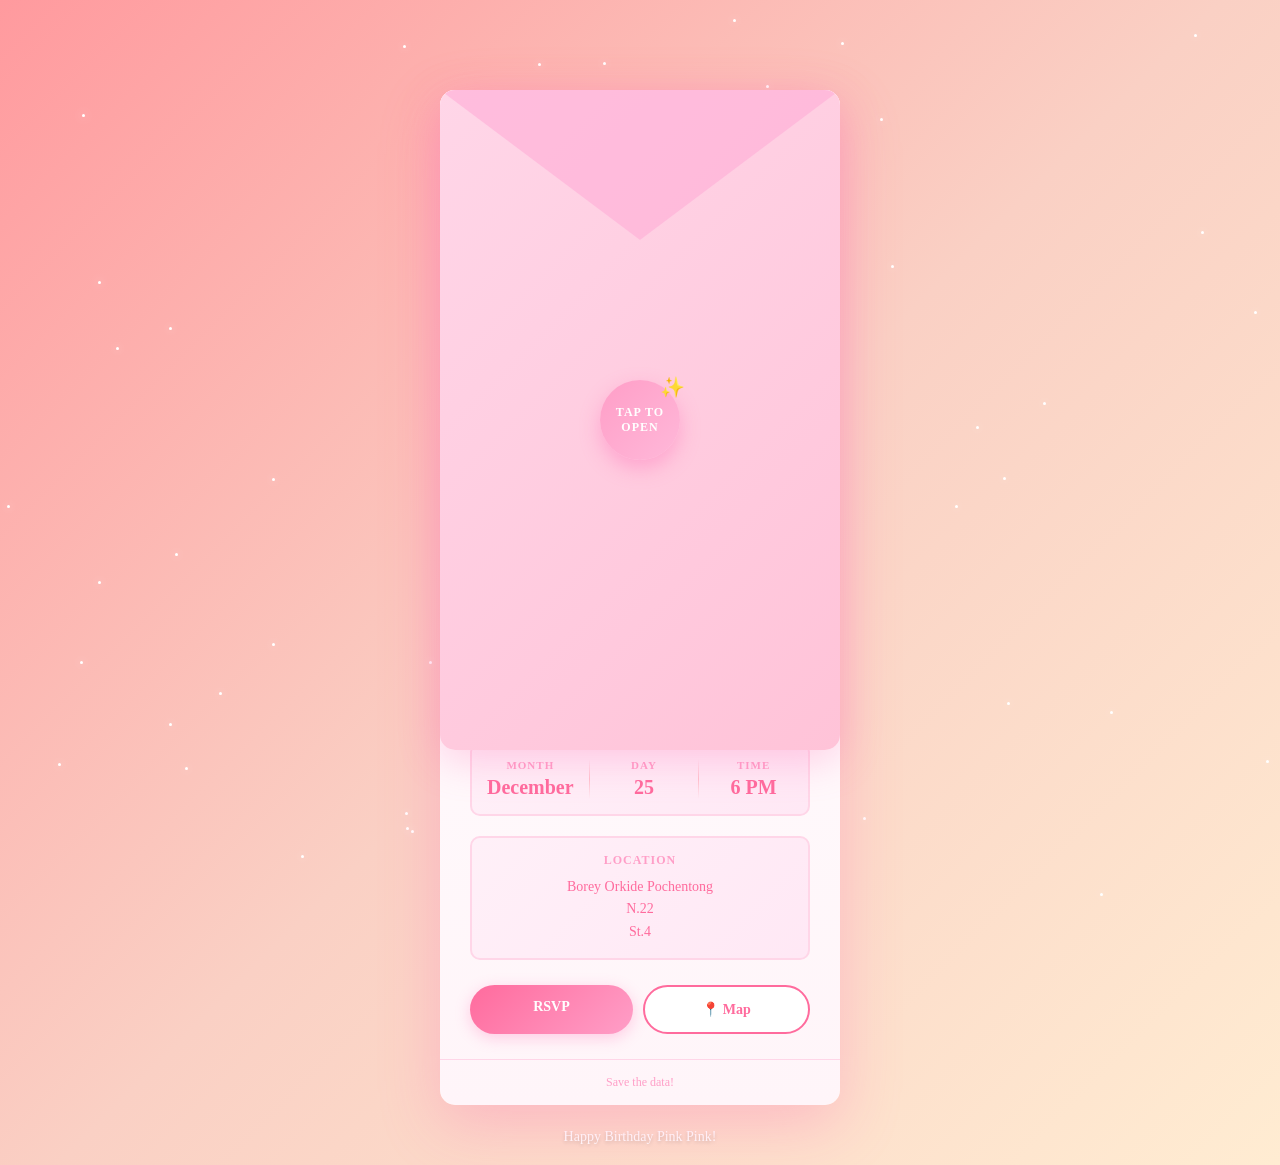
==== commit d01f6ac7: "new" ====
--- a/index.html
+++ b/index.html
@@ -25,8 +25,7 @@
 					<div class="seal-text">Tap to<br />Open</div>
 				</div>
 			</div>
-
-			<div class="tap-hint" id="tapHint">Let Pink Pink's day be magical!</div>
+			<div class="tap-hint" id="tapHint">Happy Birthday Pink Pink!</div>
 
 			<div class="card">
 				<div class="card-header">
--- a/claude.css
+++ b/claude.css
@@ -17,8 +17,8 @@
             background: linear-gradient(135deg, #ff9a9e 0%, #fad0c4 50%, #ffecd2 100%);
             padding: 20px;
             overflow-y: auto;
-            padding-top: 40px;
-            padding-bottom: 80px;
+            padding-top: 90px;
+            padding-bottom: 60px;
             position: relative;
         }
 
@@ -192,7 +192,7 @@
         .envelope {
             position: absolute;
             width: 100%;
-            height: 95%;
+            height: 65%;
             top: 0;
             left: 0;
             transition: transform 0.8s cubic-bezier(0.4, 0, 0.2, 1);
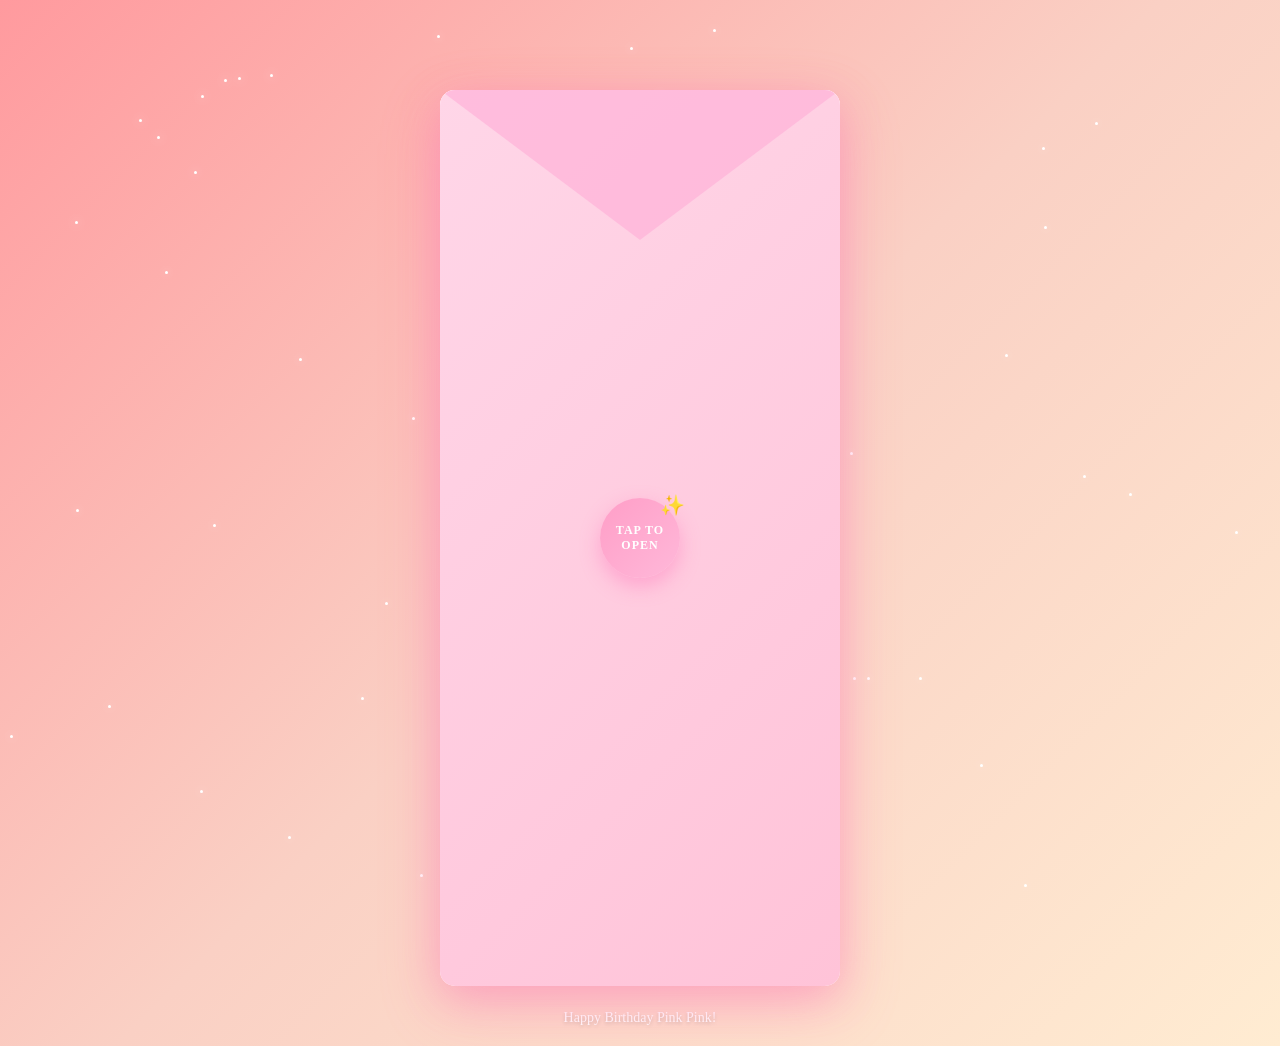
==== commit 388d0f55: "Delete Img" ====
--- a/index.html
+++ b/index.html
@@ -3,7 +3,7 @@
 	<head>
 		<meta charset="UTF-8" />
 		<meta name="viewport" content="width=device-width, initial-scale=1.0" />
-		<title>Pink Pink's Birthday Invitation</title>
+		<title>Birthday Invitation</title>
 		<link rel="stylesheet" href="claude.css" />
 	</head>
 	<body>
@@ -49,31 +49,34 @@
 					<div class="title">Celebration of</div>
 					<div class="main-title">Dragon</div>
 					<div class="subtitle">Join us to celebrate</div>
-					<div class="name">Pink Pink's</div>
+					<div class="name">Nan Phalpich Mony</div>
 					<div class="subtitle">FIRST BIRTHDAY!</div>
 				</div>
 
 				<!-- Birthday Photo Section -->
-				<div class="photo-section">
+				<!-- <div class="photo-section">
 					<div class="photo-frame-container">
-						<div class="photo-frame">
-							<!-- Replace with actual birthday photo -->
-							<!-- <img src="birthday-photo-1.jpg" alt="Birthday Photo 1"> -->
-							<div class="photo-placeholder">
+						<div class="photo-frame"> -->
+				<!-- Replace with actual birthday photo -->
+				<!-- <img src="birthday-photo-1.jpg" alt="Birthday Photo 1"> -->
+				<!-- <div class="photo-placeholder">
 								<img src="pink.jpg" alt="Birthday Photo 1" />
 							</div>
 						</div>
-						<div class="photo-frame">
-							<!-- Replace with actual birthday photo -->
-							<!-- <img src="birthday-photo-2.jpg" alt="Birthday Photo 2"> -->
-							<div class="photo-placeholder">
+						<div class="photo-frame"> -->
+				<!-- Replace with actual birthday photo -->
+				<!-- <img src="birthday-photo-2.jpg" alt="Birthday Photo 2"> -->
+				<!-- <div class="photo-placeholder">
 								<img src="pink2.jpg" alt="Birthday Photo 2" />
 							</div>
 						</div>
 					</div>
 					<div class="photo-caption">Our precious moments 💕</div>
+				</div> -->
+
+				<div class="photo-section">
+					<div class="photo-caption">Our precious moments 💕</div>
 				</div>
-
 				<div class="card-body">
 					<div class="date-container">
 						<div class="date-item">
--- a/claude.css
+++ b/claude.css
@@ -13,7 +13,7 @@
             display: flex;
             justify-content: center;
             align-items: center;
-            min-height: 100vh;
+            min-height: 90vh;
             background: linear-gradient(135deg, #ff9a9e 0%, #fad0c4 50%, #ffecd2 100%);
             padding: 20px;
             overflow-y: auto;
@@ -192,7 +192,7 @@
         .envelope {
             position: absolute;
             width: 100%;
-            height: 65%;
+            height: 100%;
             top: 0;
             left: 0;
             transition: transform 0.8s cubic-bezier(0.4, 0, 0.2, 1);
@@ -468,6 +468,7 @@
             letter-spacing: 2px;
             text-transform: uppercase;
             margin-bottom: 10px;
+            margin-top: 10px;
         }
 
         .card-body {
@@ -542,7 +543,7 @@
         }
 
         .photo-caption {
-            font-size: 11px;
+            font-size: 16px;
             color: #ff9ec7;
             margin-top: 8px;
             font-style: italic;
